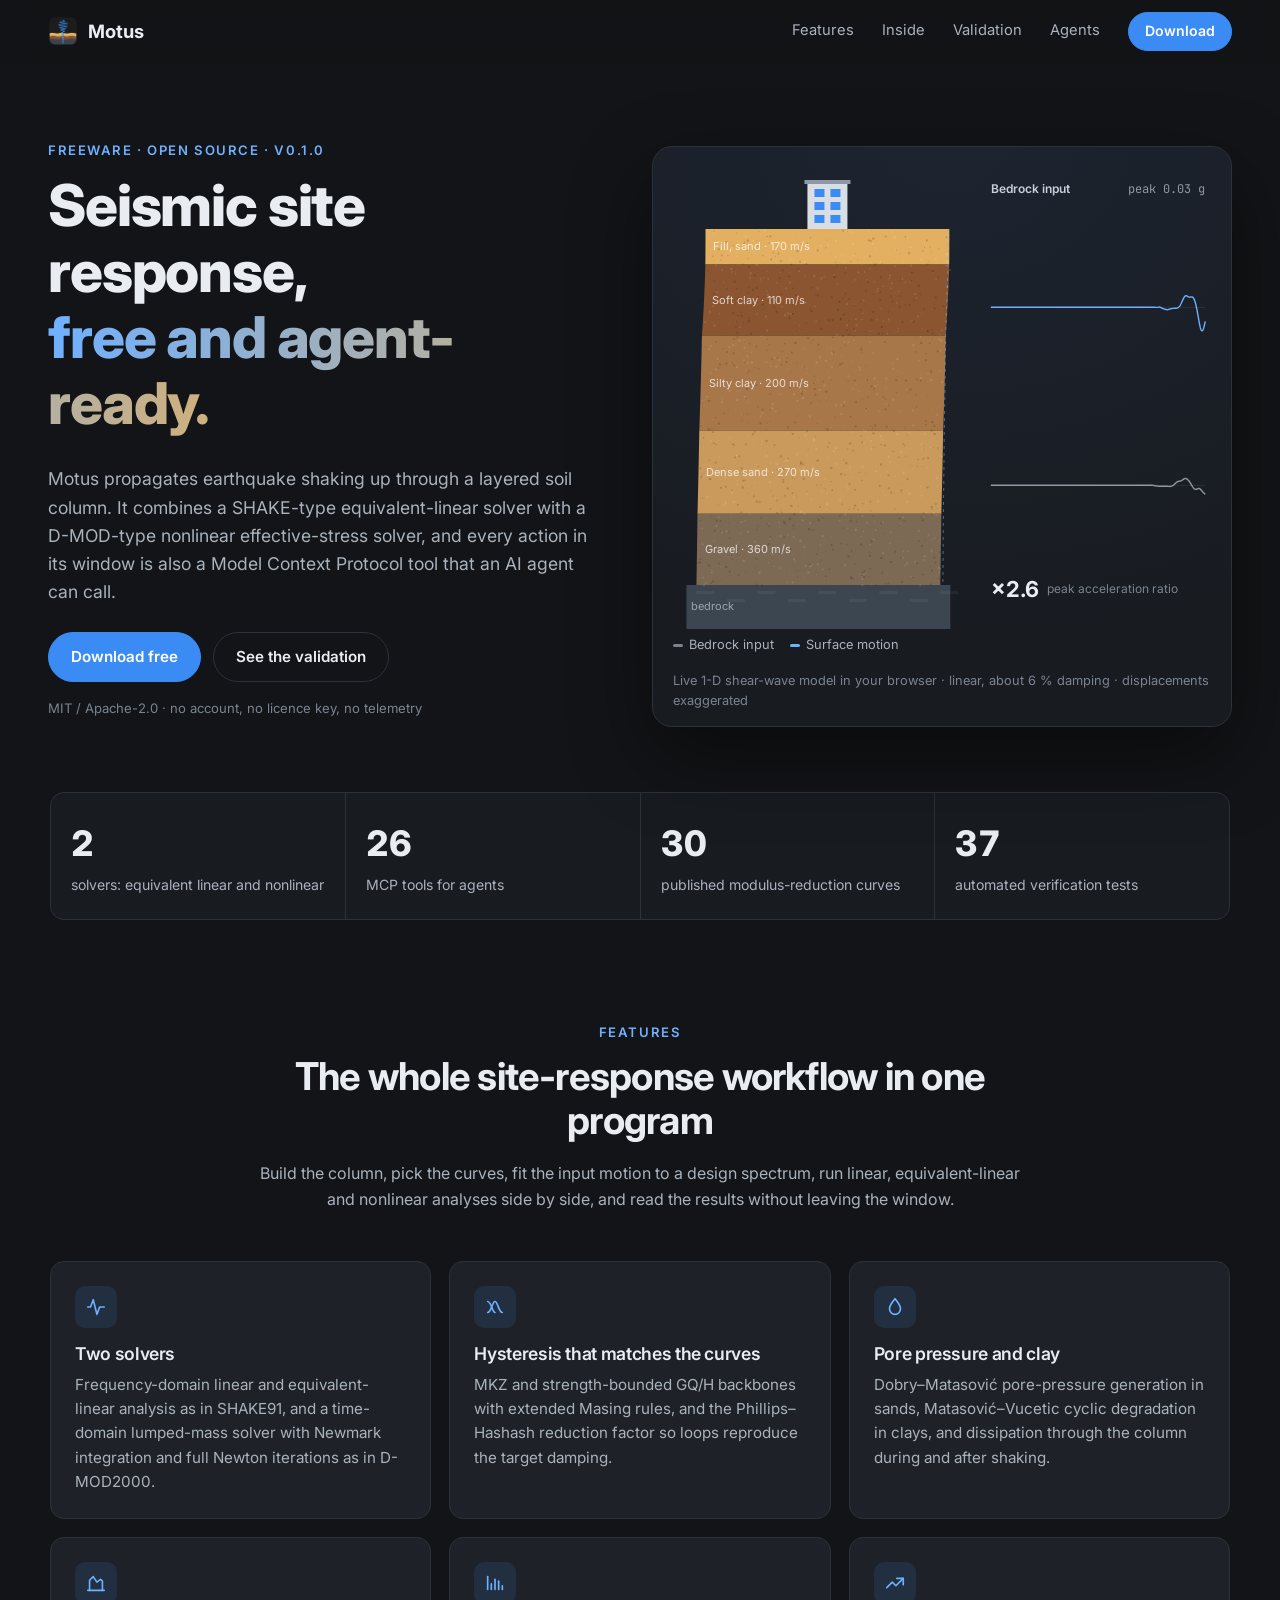
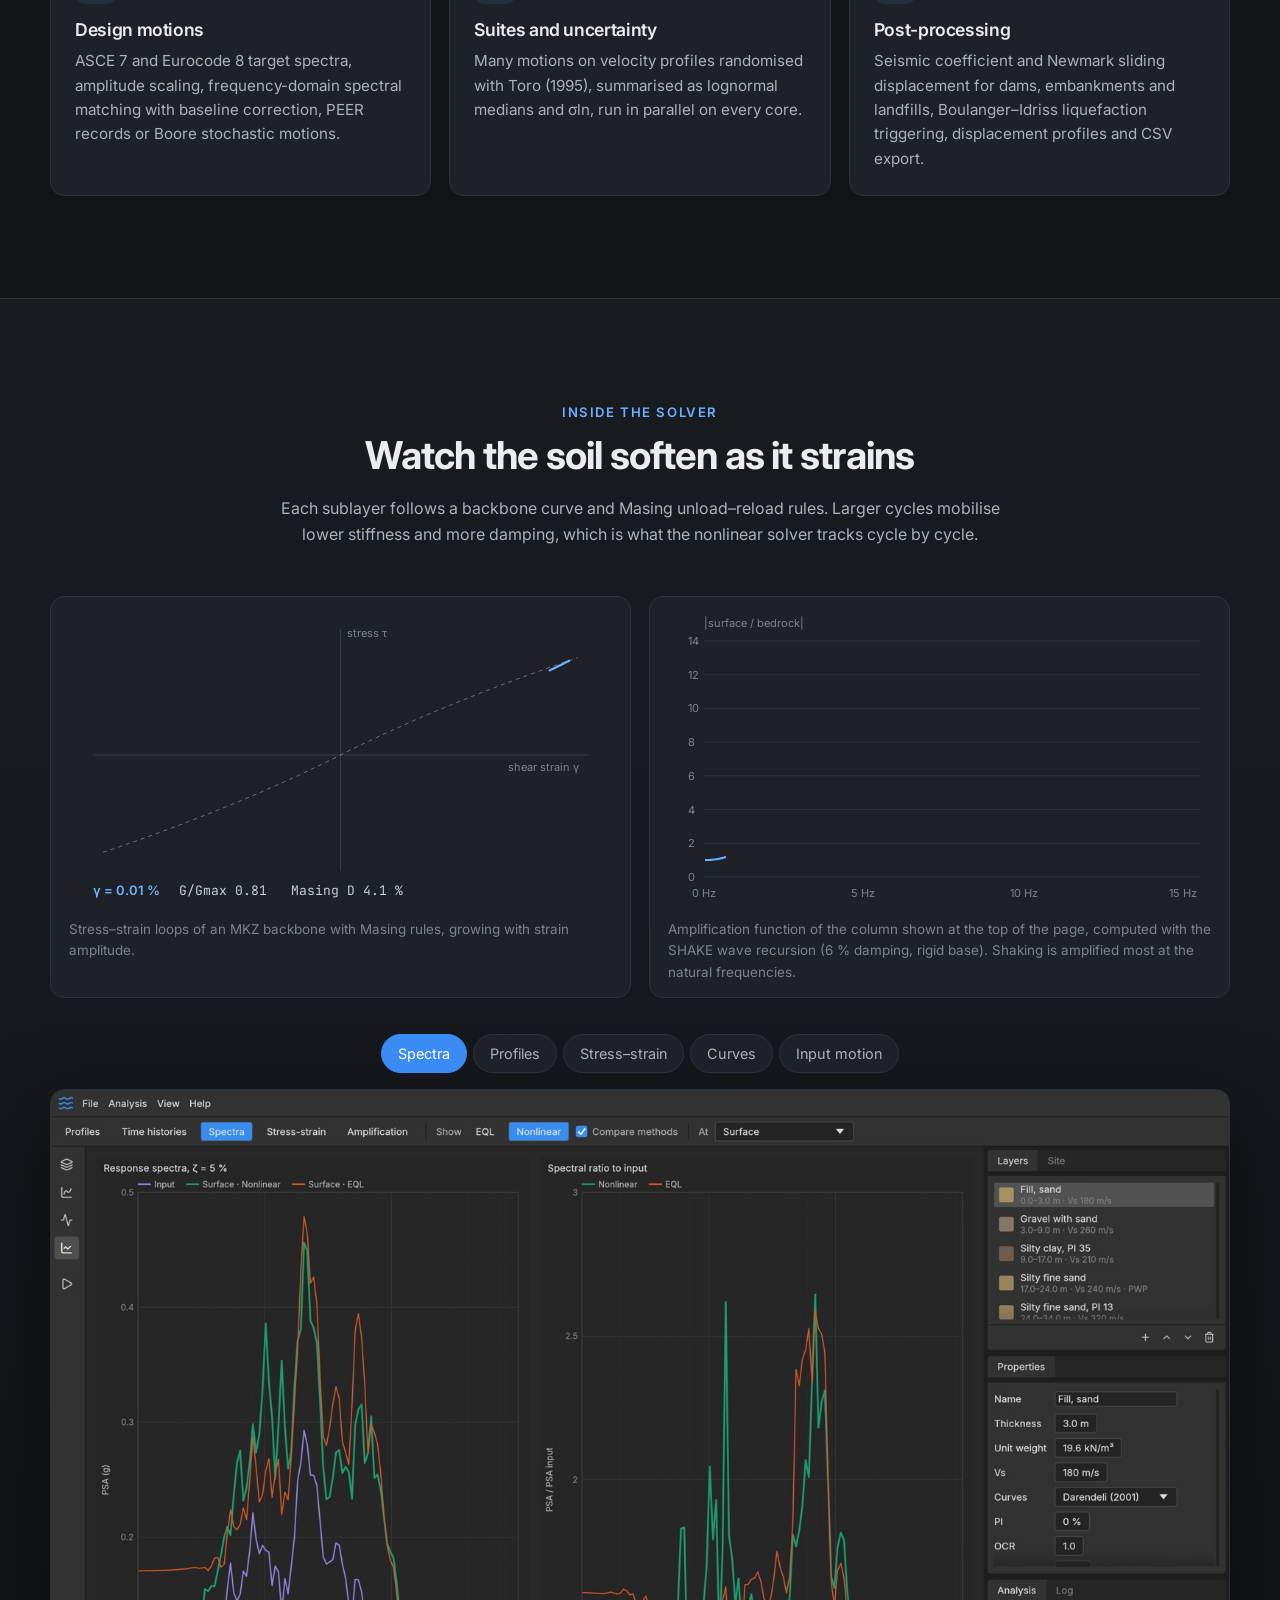
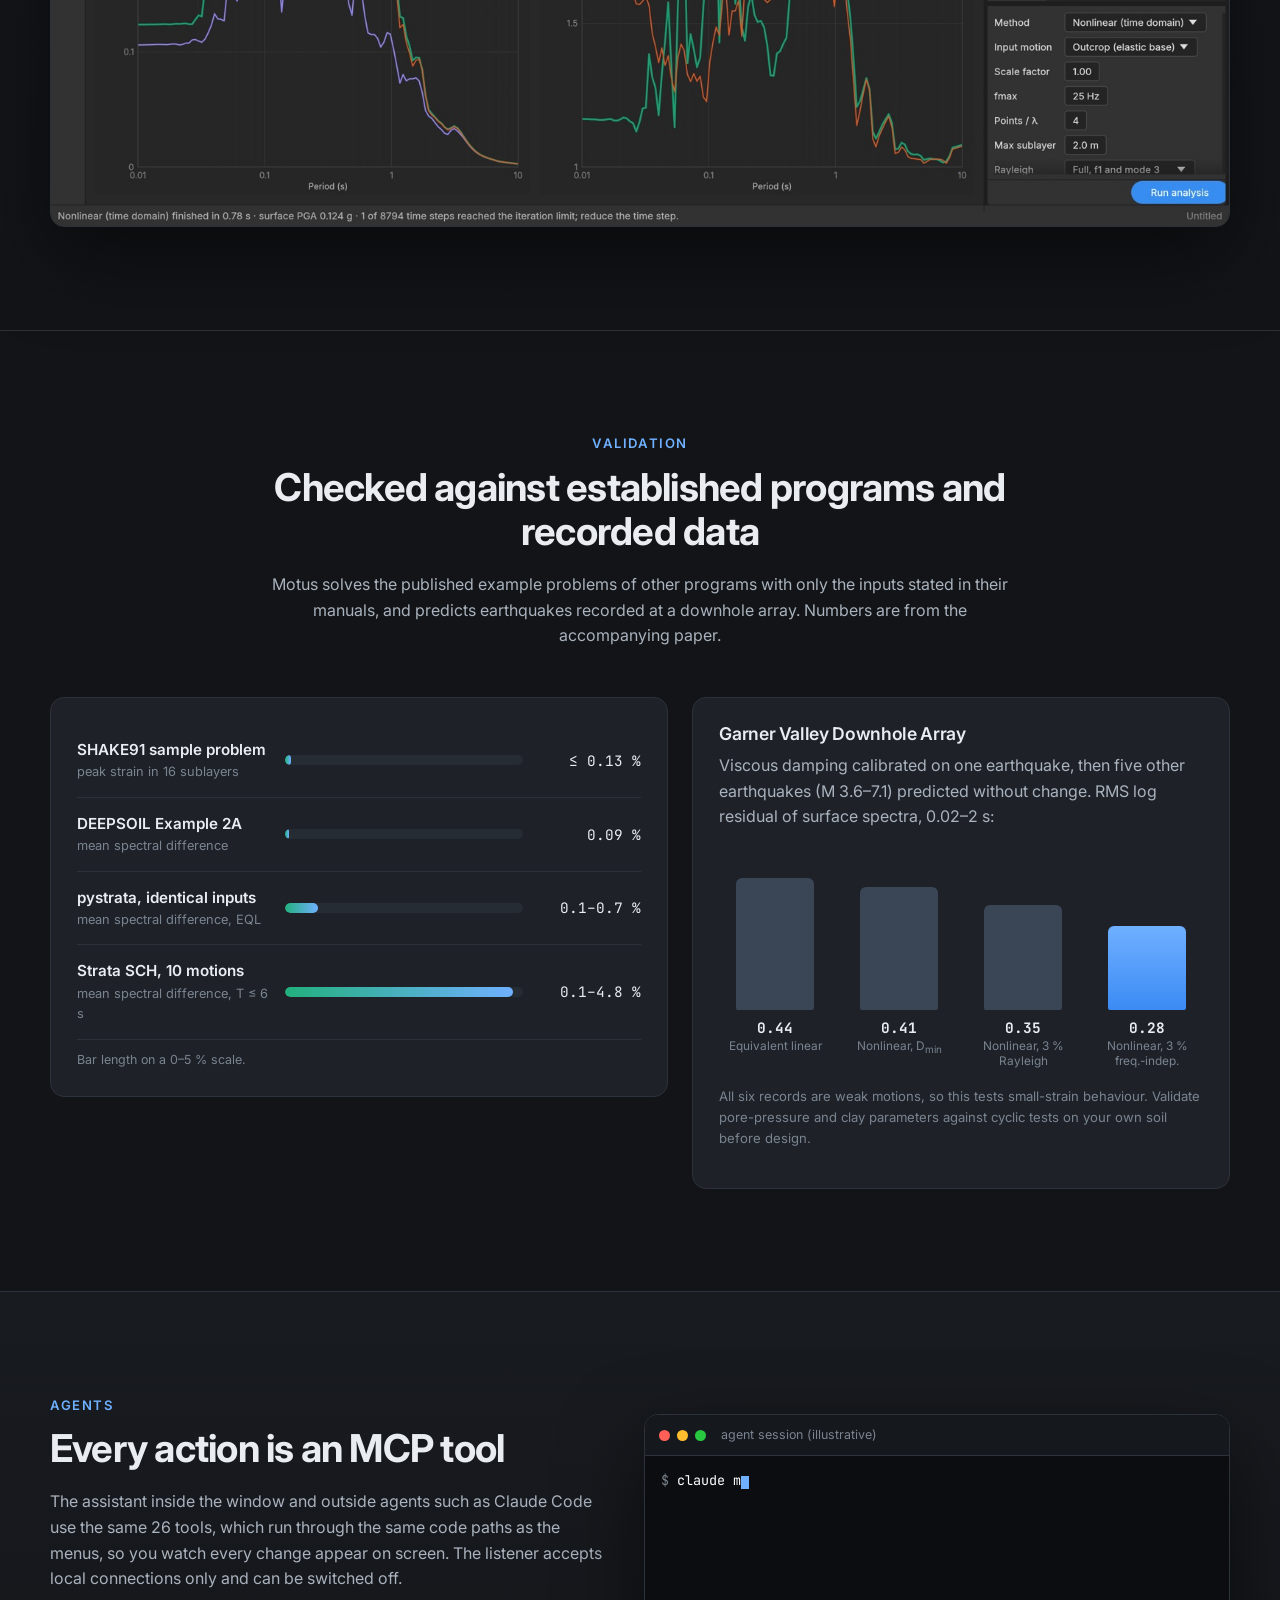
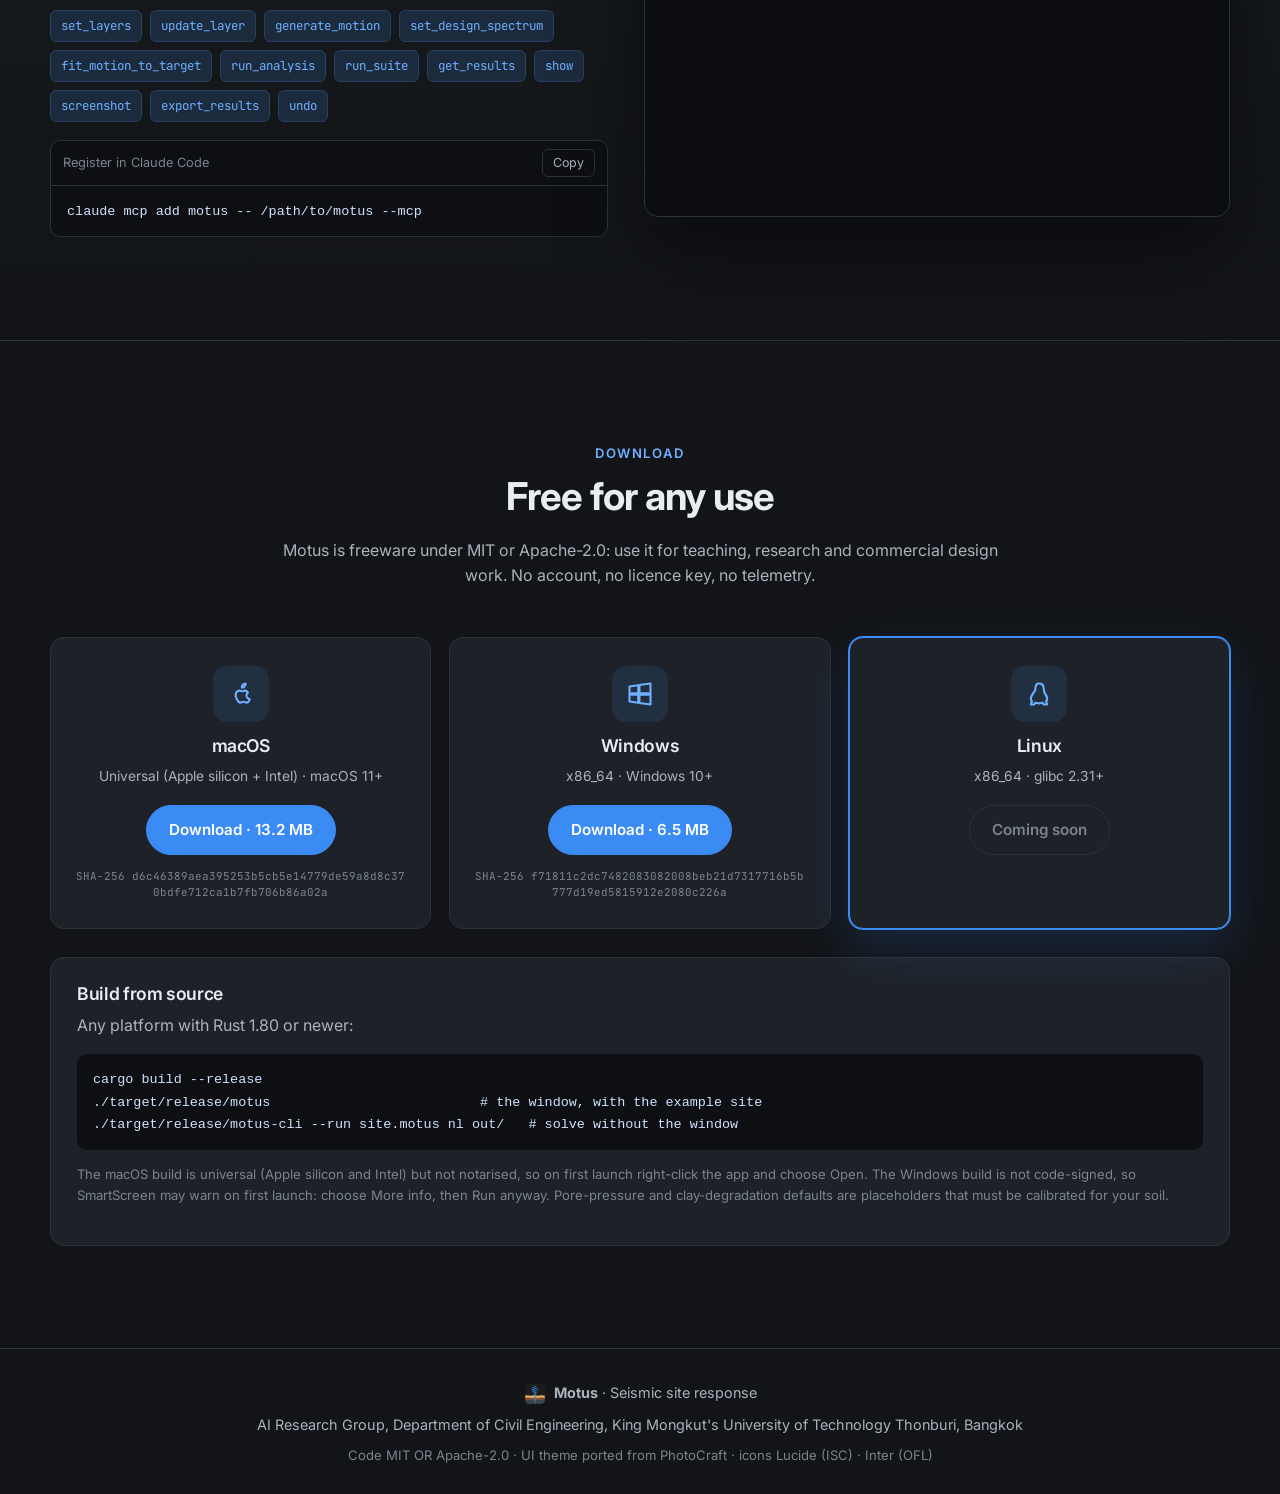
==== index.html @ 5ac352ea "Motus website: freeware download site with live site-response animations Static site for https://mot" ====
<!doctype html>
<html lang="en">
<head>
<meta charset="utf-8">
<meta name="viewport" content="width=device-width, initial-scale=1">
<title>Motus · Seismic site response</title>
<meta name="description" content="Motus is a free, open program for one-dimensional seismic site response: equivalent-linear and nonlinear effective-stress solvers, pore pressure, suites, and an MCP agent interface.">
<link rel="icon" href="favicon.ico">
<link rel="preconnect" href="https://fonts.googleapis.com">
<link rel="preconnect" href="https://fonts.gstatic.com" crossorigin>
<link href="https://fonts.googleapis.com/css2?family=Inter:wght@400;500;600;700;800&family=JetBrains+Mono:wght@400;500&display=swap" rel="stylesheet">
<link rel="stylesheet" href="style.css">
</head>
<body>

<header class="nav" id="top">
  <a class="brand" href="#top"><img src="img/icon.png" alt="" width="30" height="30"><span>Motus</span></a>
  <nav>
    <a href="#features">Features</a>
    <a href="#inside">Inside</a>
    <a href="#validation">Validation</a>
    <a href="#agents">Agents</a>
    <a class="btn btn-small" href="#download">Download</a>
  </nav>
</header>

<main>

<section class="hero">
  <div class="hero-text intro">
    <p class="eyebrow">Freeware · open source · v<span class="ver">0.1.0</span></p>
    <h1>Seismic site response,<br><span class="grad">free and agent-ready.</span></h1>
    <p class="lead">Motus propagates earthquake shaking up through a layered soil column. It combines a SHAKE-type equivalent-linear solver with a D-MOD-type nonlinear effective-stress solver, and every action in its window is also a Model Context Protocol tool that an AI agent can call.</p>
    <div class="cta">
      <a class="btn" href="#download">Download free</a>
      <a class="btn btn-ghost" href="#validation">See the validation</a>
    </div>
    <p class="fine">MIT / Apache-2.0 · no account, no licence key, no telemetry</p>
  </div>
  <div class="hero-sim intro intro2">
    <canvas id="sim" aria-label="Animated one-dimensional site response: a layered soil column shaking as a shear wave travels up from bedrock"></canvas>
    <div class="sim-legend">
      <span><i class="dot base"></i>Bedrock input</span>
      <span><i class="dot surf"></i>Surface motion</span>
      <span class="sim-note">Live 1-D shear-wave model in your browser · linear, about 6 % damping · displacements exaggerated</span>
    </div>
  </div>
</section>

<section class="stats">
  <div class="stat"><b data-count="2">0</b><span>solvers: equivalent linear and nonlinear</span></div>
  <div class="stat"><b data-count="26">0</b><span>MCP tools for agents</span></div>
  <div class="stat"><b data-count="30">0</b><span>published modulus-reduction curves</span></div>
  <div class="stat"><b data-count="37">0</b><span>automated verification tests</span></div>
</section>

<section id="features" class="section">
  <div class="section-head reveal">
    <p class="eyebrow">Features</p>
    <h2>The whole site-response workflow in one program</h2>
    <p>Build the column, pick the curves, fit the input motion to a design spectrum, run linear, equivalent-linear and nonlinear analyses side by side, and read the results without leaving the window.</p>
  </div>
  <div class="grid">
    <article class="card reveal">
      <div class="ic"><svg viewBox="0 0 24 24"><path d="M3 12h3l3-8 4 16 3-8h5"/></svg></div>
      <h3>Two solvers</h3>
      <p>Frequency-domain linear and equivalent-linear analysis as in SHAKE91, and a time-domain lumped-mass solver with Newmark integration and full Newton iterations as in D-MOD2000.</p>
    </article>
    <article class="card reveal">
      <div class="ic"><svg viewBox="0 0 24 24"><path d="M4 18c4 0 5-12 8-12s4 12 8 12"/><path d="M4 6c4 0 5 12 8 12"/></svg></div>
      <h3>Hysteresis that matches the curves</h3>
      <p>MKZ and strength-bounded GQ/H backbones with extended Masing rules, and the Phillips–Hashash reduction factor so loops reproduce the target damping.</p>
    </article>
    <article class="card reveal">
      <div class="ic"><svg viewBox="0 0 24 24"><path d="M12 3c3 4 6 7 6 11a6 6 0 0 1-12 0c0-4 3-7 6-11z"/></svg></div>
      <h3>Pore pressure and clay</h3>
      <p>Dobry–Matasović pore-pressure generation in sands, Matasović–Vucetic cyclic degradation in clays, and dissipation through the column during and after shaking.</p>
    </article>
    <article class="card reveal">
      <div class="ic"><svg viewBox="0 0 24 24"><path d="M3 20h18"/><path d="M5 20V9l4-4 4 6 4-3 2 2v10"/></svg></div>
      <h3>Design motions</h3>
      <p>ASCE 7 and Eurocode 8 target spectra, amplitude scaling, frequency-domain spectral matching with baseline correction, PEER records or Boore stochastic motions.</p>
    </article>
    <article class="card reveal">
      <div class="ic"><svg viewBox="0 0 24 24"><path d="M4 19V5"/><path d="M8 19v-6"/><path d="M12 19V8"/><path d="M16 19v-9"/><path d="M20 19v-4"/></svg></div>
      <h3>Suites and uncertainty</h3>
      <p>Many motions on velocity profiles randomised with Toro (1995), summarised as lognormal medians and σln, run in parallel on every core.</p>
    </article>
    <article class="card reveal">
      <div class="ic"><svg viewBox="0 0 24 24"><path d="M3 17l6-6 4 4 8-8"/><path d="M14 7h7v7"/></svg></div>
      <h3>Post-processing</h3>
      <p>Seismic coefficient and Newmark sliding displacement for dams, embankments and landfills, Boulanger–Idriss liquefaction triggering, displacement profiles and CSV export.</p>
    </article>
  </div>
</section>

<section id="inside" class="section alt">
  <div class="section-head reveal">
    <p class="eyebrow">Inside the solver</p>
    <h2>Watch the soil soften as it strains</h2>
    <p>Each sublayer follows a backbone curve and Masing unload–reload rules. Larger cycles mobilise lower stiffness and more damping, which is what the nonlinear solver tracks cycle by cycle.</p>
  </div>
  <div class="inside">
    <figure class="panel reveal">
      <canvas id="loop" aria-label="Animated hysteresis loops growing with strain amplitude"></canvas>
      <figcaption>Stress–strain loops of an MKZ backbone with Masing rules, growing with strain amplitude.</figcaption>
    </figure>
    <figure class="panel reveal">
      <canvas id="spec" aria-label="Animated amplification function of the soil column"></canvas>
      <figcaption>Amplification function of the column shown at the top of the page, computed with the SHAKE wave recursion (6 % damping, rigid base). Shaking is amplified most at the natural frequencies.</figcaption>
    </figure>
  </div>
  <div class="shots reveal">
    <div class="tabs" role="tablist">
      <button class="tab on" data-shot="spectra">Spectra</button>
      <button class="tab" data-shot="profiles">Profiles</button>
      <button class="tab" data-shot="loops">Stress–strain</button>
      <button class="tab" data-shot="curves">Curves</button>
      <button class="tab" data-shot="motion">Input motion</button>
    </div>
    <div class="shot-frame"><img id="shot" src="img/spectra.jpg" alt="Motus window showing response spectra of nonlinear and equivalent-linear analyses" width="1600" height="1000" loading="lazy"></div>
  </div>
</section>

<section id="validation" class="section">
  <div class="section-head reveal">
    <p class="eyebrow">Validation</p>
    <h2>Checked against established programs and recorded data</h2>
    <p>Motus solves the published example problems of other programs with only the inputs stated in their manuals, and predicts earthquakes recorded at a downhole array. Numbers are from the accompanying paper.</p>
  </div>
  <div class="val">
    <div class="val-list reveal">
      <div class="vrow"><div class="vname">SHAKE91 sample problem<small>peak strain in 16 sublayers</small></div><div class="vbar"><i data-w="0.13"></i></div><div class="vnum">≤ 0.13 %</div></div>
      <div class="vrow"><div class="vname">DEEPSOIL Example 2A<small>mean spectral difference</small></div><div class="vbar"><i data-w="0.09"></i></div><div class="vnum">0.09 %</div></div>
      <div class="vrow"><div class="vname">pystrata, identical inputs<small>mean spectral difference, EQL</small></div><div class="vbar"><i data-w="0.69"></i></div><div class="vnum">0.1–0.7 %</div></div>
      <div class="vrow"><div class="vname">Strata SCH, 10 motions<small>mean spectral difference, T ≤ 6 s</small></div><div class="vbar"><i data-w="4.8"></i></div><div class="vnum">0.1–4.8 %</div></div>
      <p class="vscale">Bar length on a 0–5 % scale.</p>
    </div>
    <div class="gvda reveal">
      <h3>Garner Valley Downhole Array</h3>
      <p>Viscous damping calibrated on one earthquake, then five other earthquakes (M 3.6–7.1) predicted without change. RMS log residual of surface spectra, 0.02–2 s:</p>
      <div class="gbars">
        <div class="gb"><i style="--h:0.44"></i><b>0.44</b><span>Equivalent linear</span></div>
        <div class="gb"><i style="--h:0.41"></i><b>0.41</b><span>Nonlinear, D<sub>min</sub></span></div>
        <div class="gb"><i style="--h:0.35"></i><b>0.35</b><span>Nonlinear, 3 % Rayleigh</span></div>
        <div class="gb best"><i style="--h:0.28"></i><b>0.28</b><span>Nonlinear, 3 % freq.-indep.</span></div>
      </div>
      <p class="fine">All six records are weak motions, so this tests small-strain behaviour. Validate pore-pressure and clay parameters against cyclic tests on your own soil before design.</p>
    </div>
  </div>
</section>

<section id="agents" class="section alt">
  <div class="agents">
    <div class="reveal">
      <p class="eyebrow">Agents</p>
      <h2>Every action is an MCP tool</h2>
      <p>The assistant inside the window and outside agents such as Claude Code use the same 26 tools, which run through the same code paths as the menus, so you watch every change appear on screen. The listener accepts local connections only and can be switched off.</p>
      <ul class="chips">
        <li>set_layers</li><li>update_layer</li><li>generate_motion</li><li>set_design_spectrum</li><li>fit_motion_to_target</li><li>run_analysis</li><li>run_suite</li><li>get_results</li><li>show</li><li>screenshot</li><li>export_results</li><li>undo</li>
      </ul>
      <div class="snip">
        <div class="snip-head"><span>Register in Claude Code</span><button class="copy" data-copy="claude mcp add motus -- /path/to/motus --mcp">Copy</button></div>
        <pre><code>claude mcp add motus -- /path/to/motus --mcp</code></pre>
      </div>
    </div>
    <div class="term reveal" aria-label="Illustrative agent session">
      <div class="term-bar"><i></i><i></i><i></i><span>agent session (illustrative)</span></div>
      <pre id="term"></pre>
    </div>
  </div>
</section>

<section id="download" class="section">
  <div class="section-head reveal">
    <p class="eyebrow">Download</p>
    <h2>Free for any use</h2>
    <p>Motus is freeware under MIT or Apache-2.0: use it for teaching, research and commercial design work. No account, no licence key, no telemetry.</p>
  </div>
  <div class="dl">
    <article class="dcard reveal" data-os="mac">
      <div class="os"><svg viewBox="0 0 24 24"><path d="M16 3c0 2-1.5 3.5-3.3 3.5C12.5 4.6 14 3 16 3zM19.5 16.6c-.6 1.4-1.4 2.8-2.6 2.8-1.1 0-1.5-.7-2.8-.7s-1.8.7-2.8.7c-1.2 0-2.1-1.5-2.8-2.9C6.9 13.8 7 10.4 9.3 9.4c1-.5 2-.3 2.8.1.6.3 1 .3 1.6 0 1-.5 2.3-.6 3.3.2.4.3.8.7 1 1.1-2 1.2-1.7 4.3.5 5.2z"/></svg></div>
      <h3>macOS</h3>
      <p class="meta" data-meta>Universal (Apple silicon + Intel) · macOS 11+</p>
      <a class="btn" data-dl href="#">Download</a>
      <p class="hash" data-hash></p>
    </article>
    <article class="dcard reveal" data-os="win">
      <div class="os"><svg viewBox="0 0 24 24"><path d="M3 5.5l7.5-1v7H3zM11.5 4.3L21 3v8.5h-9.5zM3 12.5h7.5v7L3 18.5zM11.5 12.5H21V21l-9.5-1.3z"/></svg></div>
      <h3>Windows</h3>
      <p class="meta" data-meta>x86_64 · Windows 10+</p>
      <a class="btn" data-dl href="#">Download</a>
      <p class="hash" data-hash></p>
    </article>
    <article class="dcard reveal" data-os="linux">
      <div class="os"><svg viewBox="0 0 24 24"><path d="M12 3c-2 0-3 1.7-3 4 0 1.4-.6 2.4-1.5 3.6C6.3 12.2 5 14 5 16c0 1 .4 1.8 1 2.4L5 21h3l1-1.6c.9.4 1.9.6 3 .6s2.1-.2 3-.6l1 1.6h3l-1-2.6c.6-.6 1-1.4 1-2.4 0-2-1.3-3.8-2.5-5.4C16.6 9.4 16 8.4 16 7c0-2.3-1-4-4-4z"/></svg></div>
      <h3>Linux</h3>
      <p class="meta" data-meta>x86_64 · glibc 2.31+</p>
      <a class="btn" data-dl href="#">Download</a>
      <p class="hash" data-hash></p>
    </article>
  </div>
  <div class="src reveal">
    <h3>Build from source</h3>
    <p>Any platform with Rust 1.80 or newer:</p>
    <pre><code>cargo build --release
./target/release/motus                          # the window, with the example site
./target/release/motus-cli --run site.motus nl out/   # solve without the window</code></pre>
    <p class="fine">The macOS build is universal (Apple silicon and Intel) but not notarised, so on first launch right-click the app and choose Open. The Windows build is not code-signed, so SmartScreen may warn on first launch: choose More info, then Run anyway. Pore-pressure and clay-degradation defaults are placeholders that must be calibrated for your soil.</p>
  </div>
</section>

</main>

<footer class="foot">
  <div><img src="img/icon.png" alt="" width="22" height="22"> <b>Motus</b> · Seismic site response</div>
  <div>AI Research Group, Department of Civil Engineering, King Mongkut's University of Technology Thonburi, Bangkok</div>
  <div class="fine">Code MIT OR Apache-2.0 · UI theme ported from PhotoCraft · icons Lucide (ISC) · Inter (OFL)</div>
</footer>

<div class="toast" id="toast" role="status"></div>
<script src="downloads/config.js"></script>
<script src="app.js"></script>
</body>
</html>
---- style.css ----
:root {
  --bg: #121417;
  --bg2: #181b20;
  --card: #1e2228;
  --line: #2c323b;
  --ink: #e9edf2;
  --ink2: #a9b2bd;
  --muted: #7a8490;
  --blue: #3b8bf5;
  --blue2: #6fb0ff;
  --orange: #f07a3a;
  --green: #22b07d;
  --sand: #e3b062;
  --clay: #8a5530;
  --rock: #46525e;
  --r: 14px;
  --mono: "JetBrains Mono", ui-monospace, Menlo, monospace;
}
* { box-sizing: border-box; }
html { scroll-behavior: smooth; }
body {
  margin: 0; background: var(--bg); color: var(--ink);
  font: 16px/1.6 Inter, system-ui, -apple-system, Segoe UI, sans-serif;
  -webkit-font-smoothing: antialiased; overflow-x: hidden;
}
img { max-width: 100%; display: block; }
a { color: var(--blue2); text-decoration: none; }
h1, h2, h3 { line-height: 1.15; margin: 0 0 .5em; letter-spacing: -.02em; }
h1 { font-size: clamp(2.2rem, 5vw, 3.6rem); font-weight: 800; }
h2 { font-size: clamp(1.6rem, 3.2vw, 2.4rem); font-weight: 700; }
h3 { font-size: 1.1rem; font-weight: 600; }
p { margin: 0 0 1em; color: var(--ink2); }
.eyebrow { color: var(--blue2); font-weight: 600; font-size: .82rem; letter-spacing: .12em; text-transform: uppercase; margin-bottom: .8em; }
.fine { font-size: .82rem; color: var(--muted); }
.grad { background: linear-gradient(90deg, var(--blue2), var(--sand) 60%, var(--orange)); -webkit-background-clip: text; background-clip: text; color: transparent; background-size: 200% 100%; animation: shimmer 8s ease-in-out infinite alternate; }
@keyframes shimmer { to { background-position: 100% 0; } }

/* nav */
.nav { position: sticky; top: 0; z-index: 20; display: flex; align-items: center; justify-content: space-between; padding: 12px clamp(16px, 4vw, 48px); background: rgba(18, 20, 23, .78); backdrop-filter: blur(12px); border-bottom: 1px solid transparent; transition: border-color .3s; }
.nav.scrolled { border-bottom-color: var(--line); }
.brand { display: flex; align-items: center; gap: 10px; color: var(--ink); font-weight: 700; font-size: 1.15rem; }
.brand img { border-radius: 8px; }
.nav nav { display: flex; align-items: center; gap: clamp(10px, 2.4vw, 28px); }
.nav nav a:not(.btn) { color: var(--ink2); font-size: .92rem; transition: color .2s; }
.nav nav a:not(.btn):hover { color: var(--ink); }
@media (max-width: 720px) { .nav nav a:not(.btn) { display: none; } }

/* buttons */
.btn { display: inline-flex; align-items: center; justify-content: center; gap: 8px; padding: 12px 22px; border-radius: 999px; background: var(--blue); color: #fff; font-weight: 600; border: 1px solid var(--blue); transition: transform .15s, box-shadow .2s, background .2s; cursor: pointer; font-size: .95rem; }
.btn:hover { transform: translateY(-2px); box-shadow: 0 8px 24px rgba(59, 139, 245, .35); }
.btn-small { padding: 7px 16px; font-size: .88rem; }
.btn-ghost { background: transparent; color: var(--ink); border-color: var(--line); }
.btn-ghost:hover { border-color: var(--blue); box-shadow: none; }
.btn.off { background: var(--card); border-color: var(--line); color: var(--muted); pointer-events: none; }

/* hero */
.hero { display: grid; grid-template-columns: 1fr 1.05fr; gap: clamp(24px, 4vw, 56px); align-items: center; padding: clamp(32px, 6vw, 80px) clamp(16px, 4vw, 48px) 40px; max-width: 1280px; margin: 0 auto; }
.lead { font-size: 1.1rem; max-width: 36em; }
.cta { display: flex; gap: 12px; flex-wrap: wrap; margin: 1.6em 0 1em; }
.hero-sim { position: relative; background: radial-gradient(120% 90% at 50% 0%, #1d2430, var(--bg2)); border: 1px solid var(--line); border-radius: 20px; padding: 12px; box-shadow: 0 30px 80px rgba(0, 0, 0, .45); }
#sim { width: 100%; height: clamp(320px, 42vw, 470px); display: block; }
.sim-legend { display: flex; gap: 16px; flex-wrap: wrap; font-size: .8rem; color: var(--ink2); padding: 6px 8px 2px; }
.sim-note { margin-left: auto; color: var(--muted); }
.dot { display: inline-block; width: 10px; height: 3px; border-radius: 2px; margin-right: 6px; vertical-align: middle; }
.dot.base { background: var(--muted); }
.dot.surf { background: var(--blue2); }
@media (max-width: 900px) { .hero { grid-template-columns: 1fr; } .sim-note { margin-left: 0; } }

/* stats */
.stats { display: grid; grid-template-columns: repeat(4, 1fr); gap: 1px; max-width: 1180px; margin: 20px auto 0; background: var(--line); border: 1px solid var(--line); border-radius: var(--r); overflow: hidden; }
.stat { background: var(--bg2); padding: 22px 20px; }
.stat b { display: block; font-size: 2.2rem; font-weight: 800; color: var(--ink); font-variant-numeric: tabular-nums; }
.stat span { color: var(--ink2); font-size: .88rem; }
@media (max-width: 720px) { .stats { grid-template-columns: repeat(2, 1fr); margin: 20px 16px 0; } }

/* sections */
.section { padding: clamp(56px, 8vw, 110px) clamp(16px, 4vw, 48px); }
.section > * { max-width: 1180px; margin-left: auto; margin-right: auto; }
.section.alt { background: linear-gradient(180deg, var(--bg2), var(--bg)); border-top: 1px solid var(--line); border-bottom: 1px solid var(--line); }
.section-head { text-align: center; max-width: 760px; margin-bottom: 48px; }

.grid { display: grid; grid-template-columns: repeat(3, 1fr); gap: 18px; }
@media (max-width: 960px) { .grid { grid-template-columns: repeat(2, 1fr); } }
@media (max-width: 620px) { .grid { grid-template-columns: 1fr; } }
.card { background: var(--card); border: 1px solid var(--line); border-radius: var(--r); padding: 24px; transition: transform .25s, border-color .25s, box-shadow .25s; }
.card:hover { transform: translateY(-4px); border-color: #3a4a60; box-shadow: 0 16px 40px rgba(0, 0, 0, .35); }
.card p { margin: 0; font-size: .95rem; }
.ic { width: 42px; height: 42px; border-radius: 10px; display: grid; place-items: center; background: rgba(59, 139, 245, .12); margin-bottom: 16px; }
.ic svg, .os svg { width: 22px; height: 22px; fill: none; stroke: var(--blue2); stroke-width: 1.8; stroke-linecap: round; stroke-linejoin: round; }
.card:hover .ic svg path { stroke-dasharray: 60; animation: draw 1s ease; }
@keyframes draw { from { stroke-dashoffset: 60; } to { stroke-dashoffset: 0; } }

/* inside */
.inside { display: grid; grid-template-columns: 1fr 1fr; gap: 18px; }
@media (max-width: 820px) { .inside { grid-template-columns: 1fr; } }
.panel { margin: 0; background: var(--card); border: 1px solid var(--line); border-radius: var(--r); padding: 14px; }
.panel canvas { width: 100%; height: 300px; display: block; }
.panel figcaption { font-size: .84rem; color: var(--muted); padding: 8px 4px 0; }
.shots { margin-top: 36px; }
.tabs { display: flex; gap: 6px; flex-wrap: wrap; justify-content: center; margin-bottom: 16px; }
.tab { background: var(--card); color: var(--ink2); border: 1px solid var(--line); border-radius: 999px; padding: 7px 16px; font: inherit; font-size: .9rem; cursor: pointer; transition: all .2s; }
.tab:hover { color: var(--ink); }
.tab.on { background: var(--blue); border-color: var(--blue); color: #fff; }
.shot-frame { border-radius: 14px; overflow: hidden; border: 1px solid var(--line); box-shadow: 0 30px 80px rgba(0, 0, 0, .5); background: #1e1e1e; }
.shot-frame img { width: 100%; height: auto; transition: opacity .35s; }
.shot-frame img.fade { opacity: 0; }

/* validation */
.val { display: grid; grid-template-columns: 1.15fr 1fr; gap: 24px; align-items: start; }
@media (max-width: 900px) { .val { grid-template-columns: 1fr; } }
.val-list, .gvda { background: var(--card); border: 1px solid var(--line); border-radius: var(--r); padding: 26px; }
.vrow { display: grid; grid-template-columns: 1.3fr 1.6fr .7fr; gap: 14px; align-items: center; padding: 14px 0; border-bottom: 1px solid var(--line); }
.vname { font-weight: 600; font-size: .95rem; }
.vname small { display: block; font-weight: 400; color: var(--muted); font-size: .8rem; }
.vbar { height: 10px; background: #262c34; border-radius: 6px; overflow: hidden; }
.vbar i { display: block; height: 100%; width: 0; border-radius: 6px; background: linear-gradient(90deg, var(--green), var(--blue2)); transition: width 1.4s cubic-bezier(.2, .8, .2, 1); }
.vnum { text-align: right; font-family: var(--mono); font-size: .9rem; }
.vscale { font-size: .78rem; color: var(--muted); margin: 10px 0 0; }
@media (max-width: 560px) { .vrow { grid-template-columns: 1fr auto; } .vbar { grid-column: 1 / -1; order: 3; } }
.gbars { display: grid; grid-template-columns: repeat(4, 1fr); gap: 12px; align-items: end; height: 220px; margin: 20px 0 16px; }
.gb { display: flex; flex-direction: column; align-items: center; justify-content: flex-end; height: 100%; text-align: center; }
.gb i { width: 70%; height: 0; background: #3a4656; border-radius: 6px 6px 2px 2px; transition: height 1.3s cubic-bezier(.2, .8, .2, 1); }
.gb.best i { background: linear-gradient(180deg, var(--blue2), var(--blue)); }
.gvda.in .gb i { height: calc(var(--h) * 300px); }
.gb b { font-family: var(--mono); font-size: .9rem; margin-top: 6px; }
.gb span { font-size: .74rem; color: var(--muted); line-height: 1.3; min-height: 2.6em; }

/* agents */
.agents { display: grid; grid-template-columns: 1fr 1.05fr; gap: 36px; align-items: center; }
@media (max-width: 900px) { .agents { grid-template-columns: 1fr; } }
.chips { list-style: none; padding: 0; margin: 18px 0; display: flex; flex-wrap: wrap; gap: 8px; }
.chips li { font-family: var(--mono); font-size: .78rem; padding: 5px 10px; border-radius: 6px; background: #1c2a3d; color: var(--blue2); border: 1px solid #27405f; }
.snip { background: #0d0f12; border: 1px solid var(--line); border-radius: 10px; overflow: hidden; }
.snip-head { display: flex; justify-content: space-between; align-items: center; padding: 8px 12px; font-size: .8rem; color: var(--muted); border-bottom: 1px solid var(--line); }
.copy { background: transparent; border: 1px solid var(--line); color: var(--ink2); border-radius: 6px; padding: 3px 10px; font: inherit; font-size: .78rem; cursor: pointer; }
.copy:hover { color: var(--ink); border-color: var(--blue); }
pre { margin: 0; padding: 14px 16px; font: .84rem/1.6 var(--mono); color: #cfe3ff; overflow-x: auto; }
.term { background: #0b0d10; border: 1px solid var(--line); border-radius: 14px; overflow: hidden; box-shadow: 0 30px 80px rgba(0, 0, 0, .5); }
.term-bar { display: flex; gap: 7px; align-items: center; padding: 10px 14px; background: #15181d; border-bottom: 1px solid var(--line); }
.term-bar i { width: 11px; height: 11px; border-radius: 50%; background: #3a3f47; }
.term-bar i:nth-child(1) { background: #ff5f57; } .term-bar i:nth-child(2) { background: #febc2e; } .term-bar i:nth-child(3) { background: #28c840; }
.term-bar span { margin-left: 8px; font-size: .78rem; color: var(--muted); }
#term { height: 360px; overflow: hidden; color: #c9d3de; white-space: pre-wrap; }
#term .u { color: #fff; } #term .t { color: var(--blue2); } #term .r { color: var(--green); } #term .c { color: var(--muted); }
#term .cursor { display: inline-block; width: 8px; height: 1em; background: var(--blue2); vertical-align: text-bottom; animation: blink 1s steps(1) infinite; }
@keyframes blink { 50% { opacity: 0; } }

/* download */
.dl { display: grid; grid-template-columns: repeat(3, 1fr); gap: 18px; }
@media (max-width: 820px) { .dl { grid-template-columns: 1fr; } }
.dcard { background: var(--card); border: 1px solid var(--line); border-radius: var(--r); padding: 28px 24px; text-align: center; transition: transform .25s, border-color .25s; }
.dcard:hover { transform: translateY(-4px); border-color: #3a4a60; }
.dcard.mine { border-color: var(--blue); box-shadow: 0 0 0 1px var(--blue), 0 20px 50px rgba(59, 139, 245, .18); }
.os { width: 56px; height: 56px; margin: 0 auto 14px; border-radius: 14px; display: grid; place-items: center; background: rgba(59, 139, 245, .12); }
.os svg { width: 28px; height: 28px; }
.meta { font-size: .86rem; margin-bottom: 18px; }
.hash { font: .68rem/1.4 var(--mono); color: var(--muted); word-break: break-all; margin: 14px 0 0; min-height: 1em; }
.src { margin-top: 28px; background: var(--card); border: 1px solid var(--line); border-radius: var(--r); padding: 26px; }
.src pre { background: #0d0f12; border-radius: 10px; margin: 0 0 14px; }

/* footer */
.foot { border-top: 1px solid var(--line); padding: 32px clamp(16px, 4vw, 48px); text-align: center; color: var(--ink2); font-size: .9rem; display: grid; gap: 8px; }
.foot img { display: inline-block; vertical-align: middle; border-radius: 5px; margin-right: 4px; }

.toast { position: fixed; left: 50%; bottom: 24px; transform: translate(-50%, 200%); visibility: hidden; background: #222a35; border: 1px solid var(--line); color: var(--ink); padding: 12px 18px; border-radius: 10px; font-size: .9rem; transition: transform .35s; z-index: 50; max-width: calc(100% - 32px); }
.toast.show { transform: translate(-50%, 0); visibility: visible; }

/* hero intro (does not wait for scrolling) */
.intro { animation: intro .9s cubic-bezier(.2, .8, .2, 1) both; }
.intro2 { animation-delay: .15s; }
@keyframes intro { from { opacity: 0; transform: translateY(18px); } }
.agents > *, .val > *, .inside > *, .hero > * { min-width: 0; }

/* reveal on scroll */
.reveal { opacity: 0; transform: translateY(24px); transition: opacity .8s ease, transform .8s cubic-bezier(.2, .8, .2, 1); }
.reveal.in { opacity: 1; transform: none; }
.grid .reveal:nth-child(2), .dl .reveal:nth-child(2) { transition-delay: .08s; }
.grid .reveal:nth-child(3), .dl .reveal:nth-child(3) { transition-delay: .16s; }
.grid .reveal:nth-child(4) { transition-delay: .06s; }
.grid .reveal:nth-child(5) { transition-delay: .14s; }
.grid .reveal:nth-child(6) { transition-delay: .22s; }

@media (prefers-reduced-motion: reduce) {
  *, *::before, *::after { animation: none !important; transition: none !important; scroll-behavior: auto !important; }
  .reveal { opacity: 1; transform: none; }
}
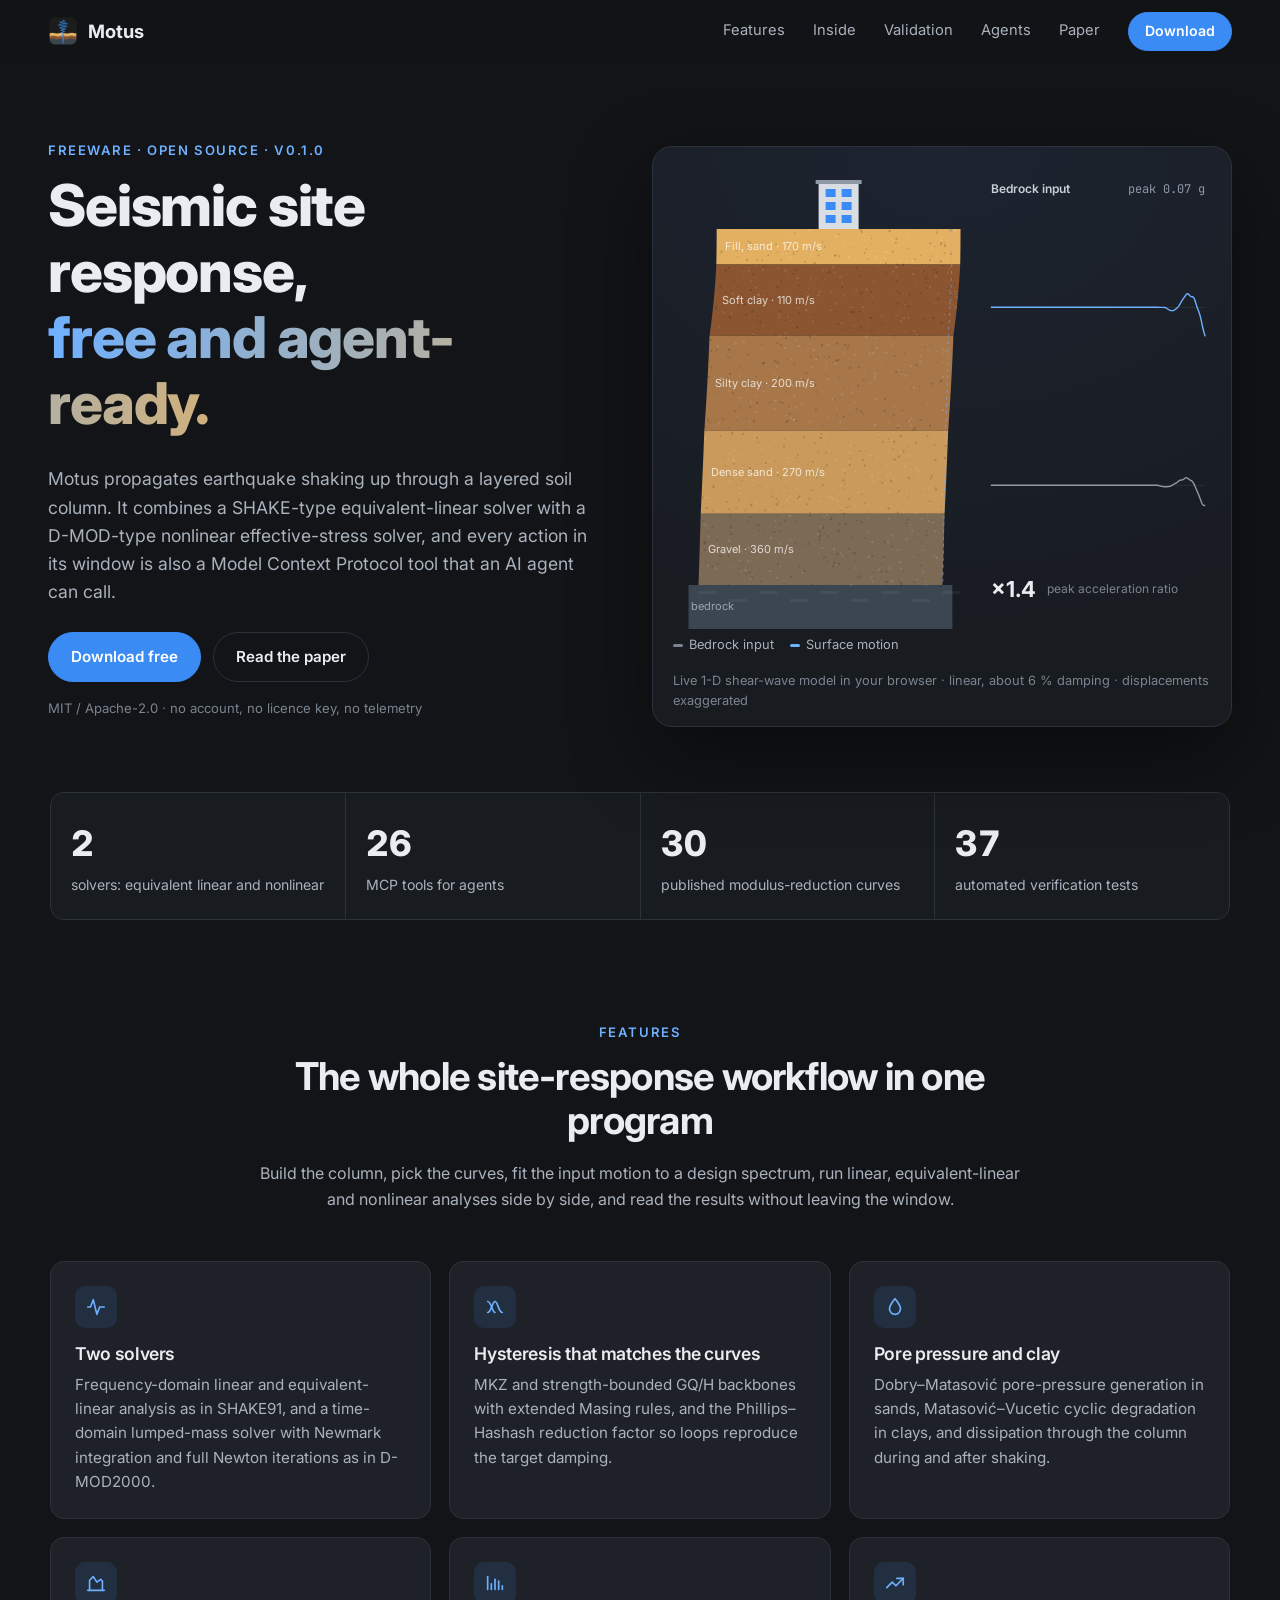
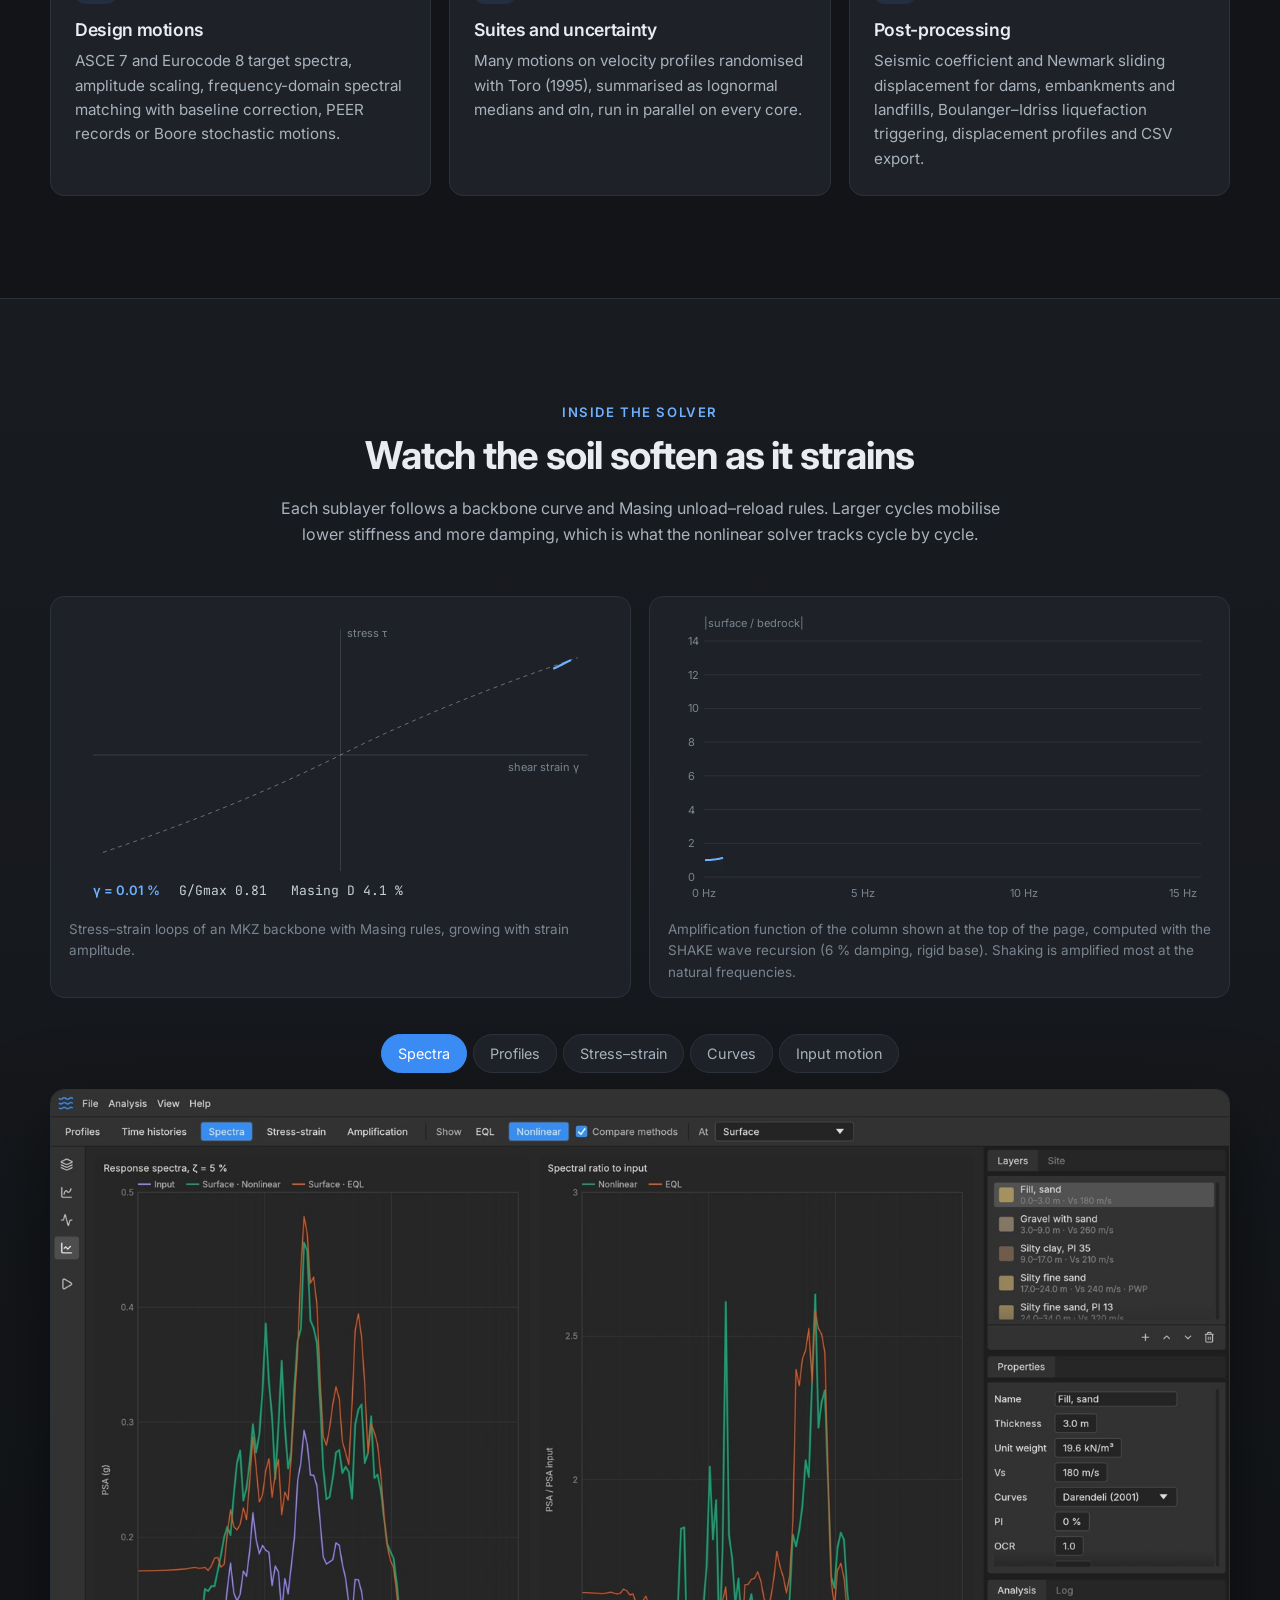
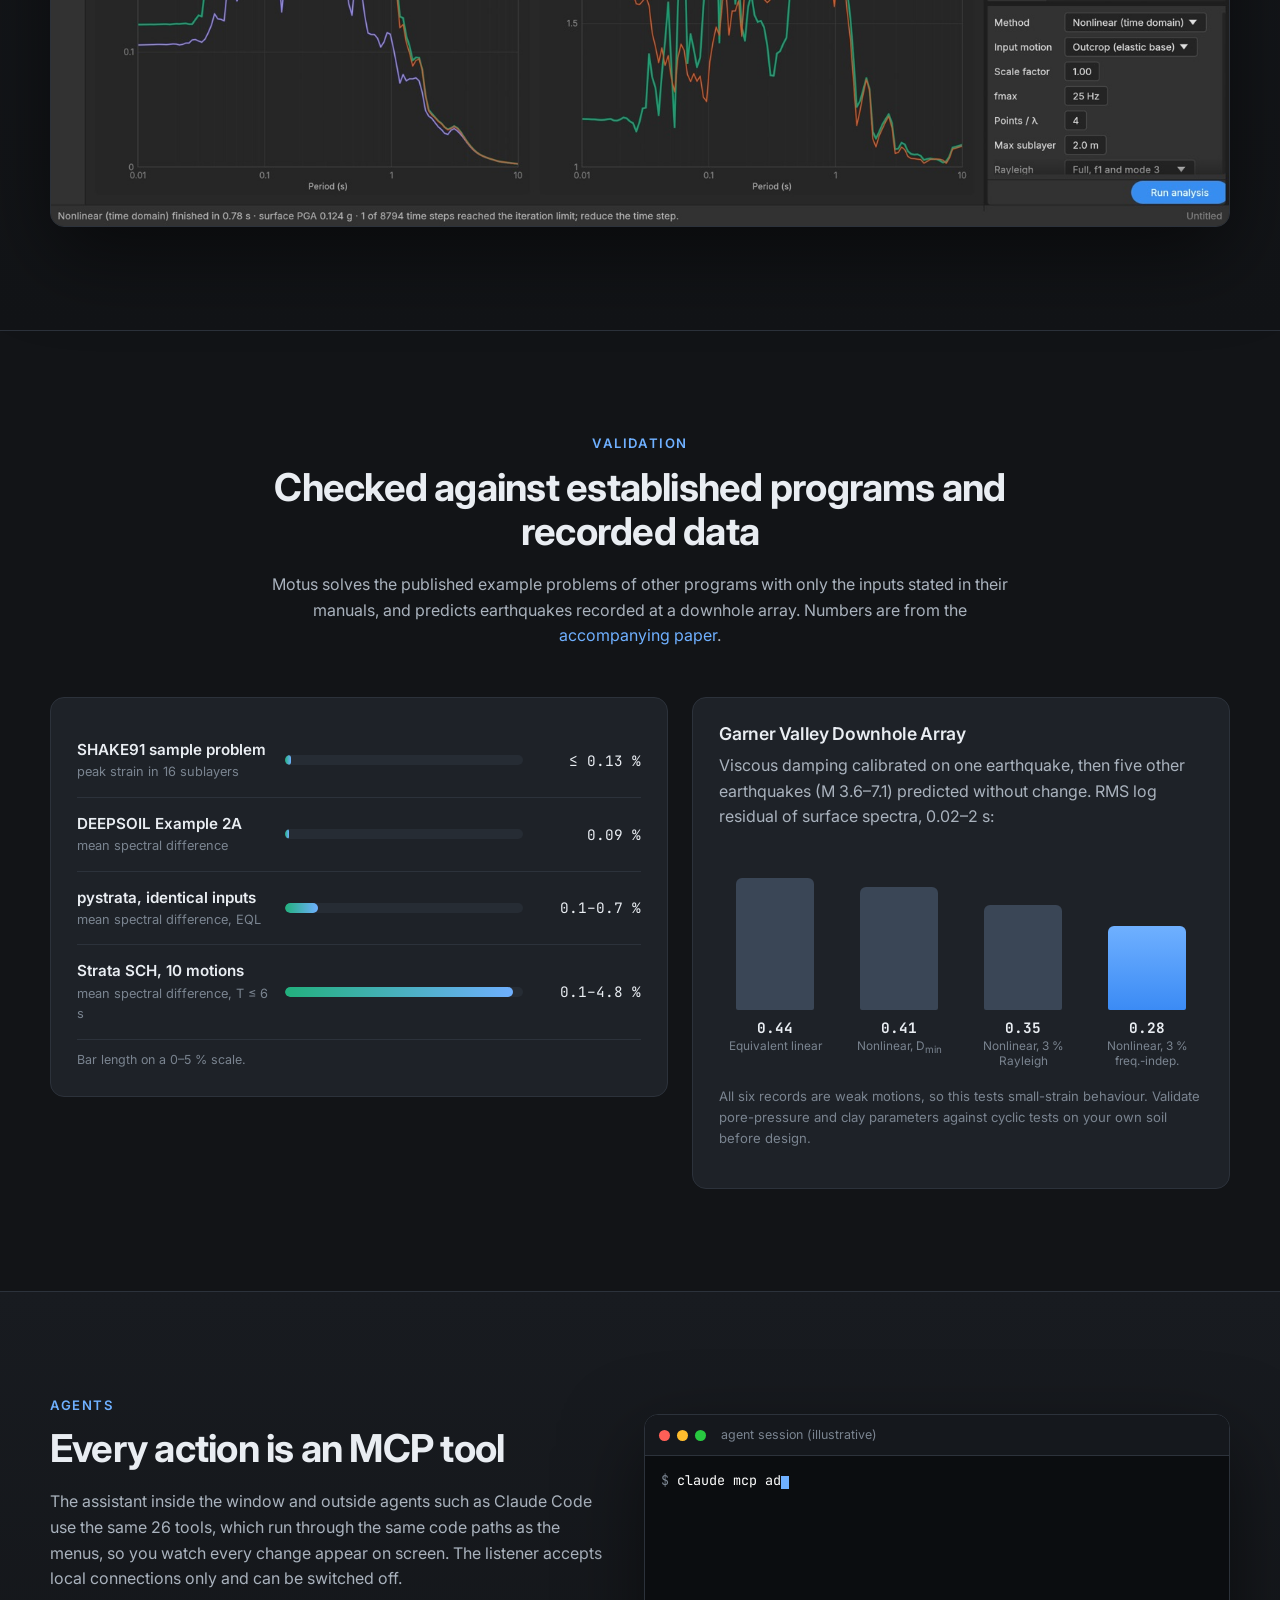
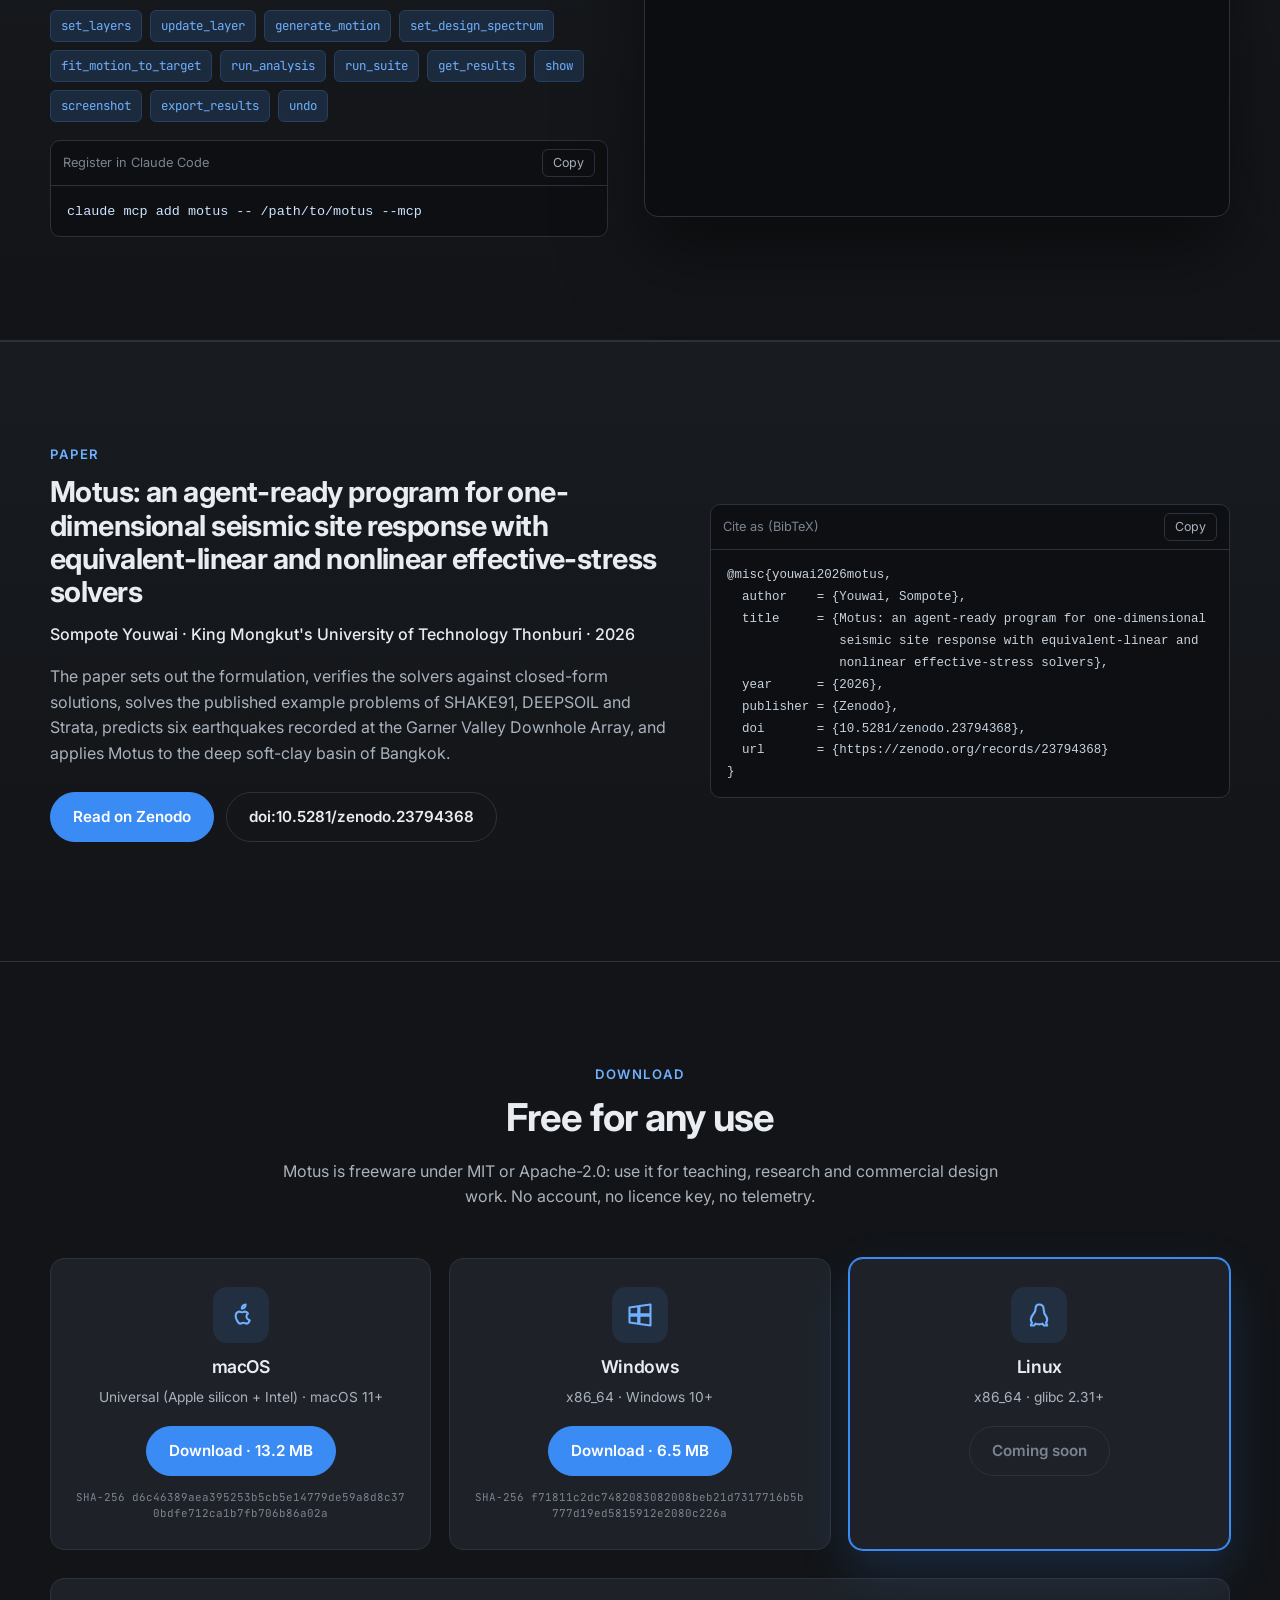
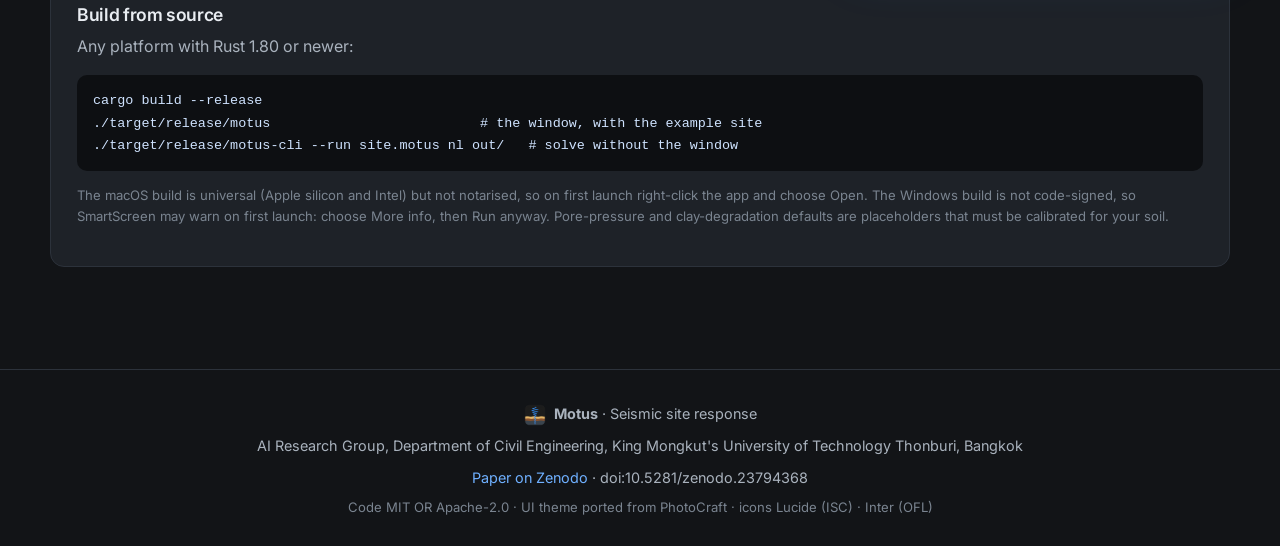
==== commit 65710d79: "Link the Motus paper on Zenodo (doi:10.5281/zenodo.23794368) Adds a Paper section with the citation," ====
--- a/index.html
+++ b/index.html
@@ -20,6 +20,7 @@
     <a href="#inside">Inside</a>
     <a href="#validation">Validation</a>
     <a href="#agents">Agents</a>
+    <a href="#paper">Paper</a>
     <a class="btn btn-small" href="#download">Download</a>
   </nav>
 </header>
@@ -33,7 +34,7 @@
     <p class="lead">Motus propagates earthquake shaking up through a layered soil column. It combines a SHAKE-type equivalent-linear solver with a D-MOD-type nonlinear effective-stress solver, and every action in its window is also a Model Context Protocol tool that an AI agent can call.</p>
     <div class="cta">
       <a class="btn" href="#download">Download free</a>
-      <a class="btn btn-ghost" href="#validation">See the validation</a>
+      <a class="btn btn-ghost" href="https://zenodo.org/records/23794368" target="_blank" rel="noopener">Read the paper</a>
     </div>
     <p class="fine">MIT / Apache-2.0 · no account, no licence key, no telemetry</p>
   </div>
@@ -126,7 +127,7 @@
   <div class="section-head reveal">
     <p class="eyebrow">Validation</p>
     <h2>Checked against established programs and recorded data</h2>
-    <p>Motus solves the published example problems of other programs with only the inputs stated in their manuals, and predicts earthquakes recorded at a downhole array. Numbers are from the accompanying paper.</p>
+    <p>Motus solves the published example problems of other programs with only the inputs stated in their manuals, and predicts earthquakes recorded at a downhole array. Numbers are from the <a href="https://zenodo.org/records/23794368" target="_blank" rel="noopener">accompanying paper</a>.</p>
   </div>
   <div class="val">
     <div class="val-list reveal">
@@ -171,6 +172,34 @@
   </div>
 </section>
 
+<section id="paper" class="section alt">
+  <div class="paper reveal">
+    <div class="paper-text">
+      <p class="eyebrow">Paper</p>
+      <h2>Motus: an agent-ready program for one-dimensional seismic site response with equivalent-linear and nonlinear effective-stress solvers</h2>
+      <p class="authors">Sompote Youwai · King Mongkut's University of Technology Thonburi · 2026</p>
+      <p>The paper sets out the formulation, verifies the solvers against closed-form solutions, solves the published example problems of SHAKE91, DEEPSOIL and Strata, predicts six earthquakes recorded at the Garner Valley Downhole Array, and applies Motus to the deep soft-clay basin of Bangkok.</p>
+      <div class="cta">
+        <a class="btn" href="https://zenodo.org/records/23794368" target="_blank" rel="noopener">Read on Zenodo</a>
+        <a class="btn btn-ghost" href="https://doi.org/10.5281/zenodo.23794368" target="_blank" rel="noopener">doi:10.5281/zenodo.23794368</a>
+      </div>
+    </div>
+    <div class="snip cite">
+      <div class="snip-head"><span>Cite as (BibTeX)</span><button class="copy" data-copy-from="bibtex">Copy</button></div>
+      <pre><code id="bibtex">@misc{youwai2026motus,
+  author    = {Youwai, Sompote},
+  title     = {Motus: an agent-ready program for one-dimensional
+               seismic site response with equivalent-linear and
+               nonlinear effective-stress solvers},
+  year      = {2026},
+  publisher = {Zenodo},
+  doi       = {10.5281/zenodo.23794368},
+  url       = {https://zenodo.org/records/23794368}
+}</code></pre>
+    </div>
+  </div>
+</section>
+
 <section id="download" class="section">
   <div class="section-head reveal">
     <p class="eyebrow">Download</p>
@@ -215,6 +244,7 @@
 <footer class="foot">
   <div><img src="img/icon.png" alt="" width="22" height="22"> <b>Motus</b> · Seismic site response</div>
   <div>AI Research Group, Department of Civil Engineering, King Mongkut's University of Technology Thonburi, Bangkok</div>
+  <div><a href="https://zenodo.org/records/23794368" target="_blank" rel="noopener">Paper on Zenodo</a> · doi:10.5281/zenodo.23794368</div>
   <div class="fine">Code MIT OR Apache-2.0 · UI theme ported from PhotoCraft · icons Lucide (ISC) · Inter (OFL)</div>
 </footer>
 
--- a/style.css
+++ b/style.css
@@ -145,6 +145,14 @@
 #term .cursor { display: inline-block; width: 8px; height: 1em; background: var(--blue2); vertical-align: text-bottom; animation: blink 1s steps(1) infinite; }
 @keyframes blink { 50% { opacity: 0; } }
 
+/* paper */
+.paper { display: grid; grid-template-columns: 1.2fr 1fr; gap: 36px; align-items: center; }
+@media (max-width: 900px) { .paper { grid-template-columns: 1fr; } }
+.paper > * { min-width: 0; }
+.paper h2 { font-size: clamp(1.3rem, 2.4vw, 1.8rem); }
+.authors { color: var(--ink); font-weight: 500; }
+.cite pre { white-space: pre; font-size: .78rem; color: #c9d3de; }
+
 /* download */
 .dl { display: grid; grid-template-columns: repeat(3, 1fr); gap: 18px; }
 @media (max-width: 820px) { .dl { grid-template-columns: 1fr; } }
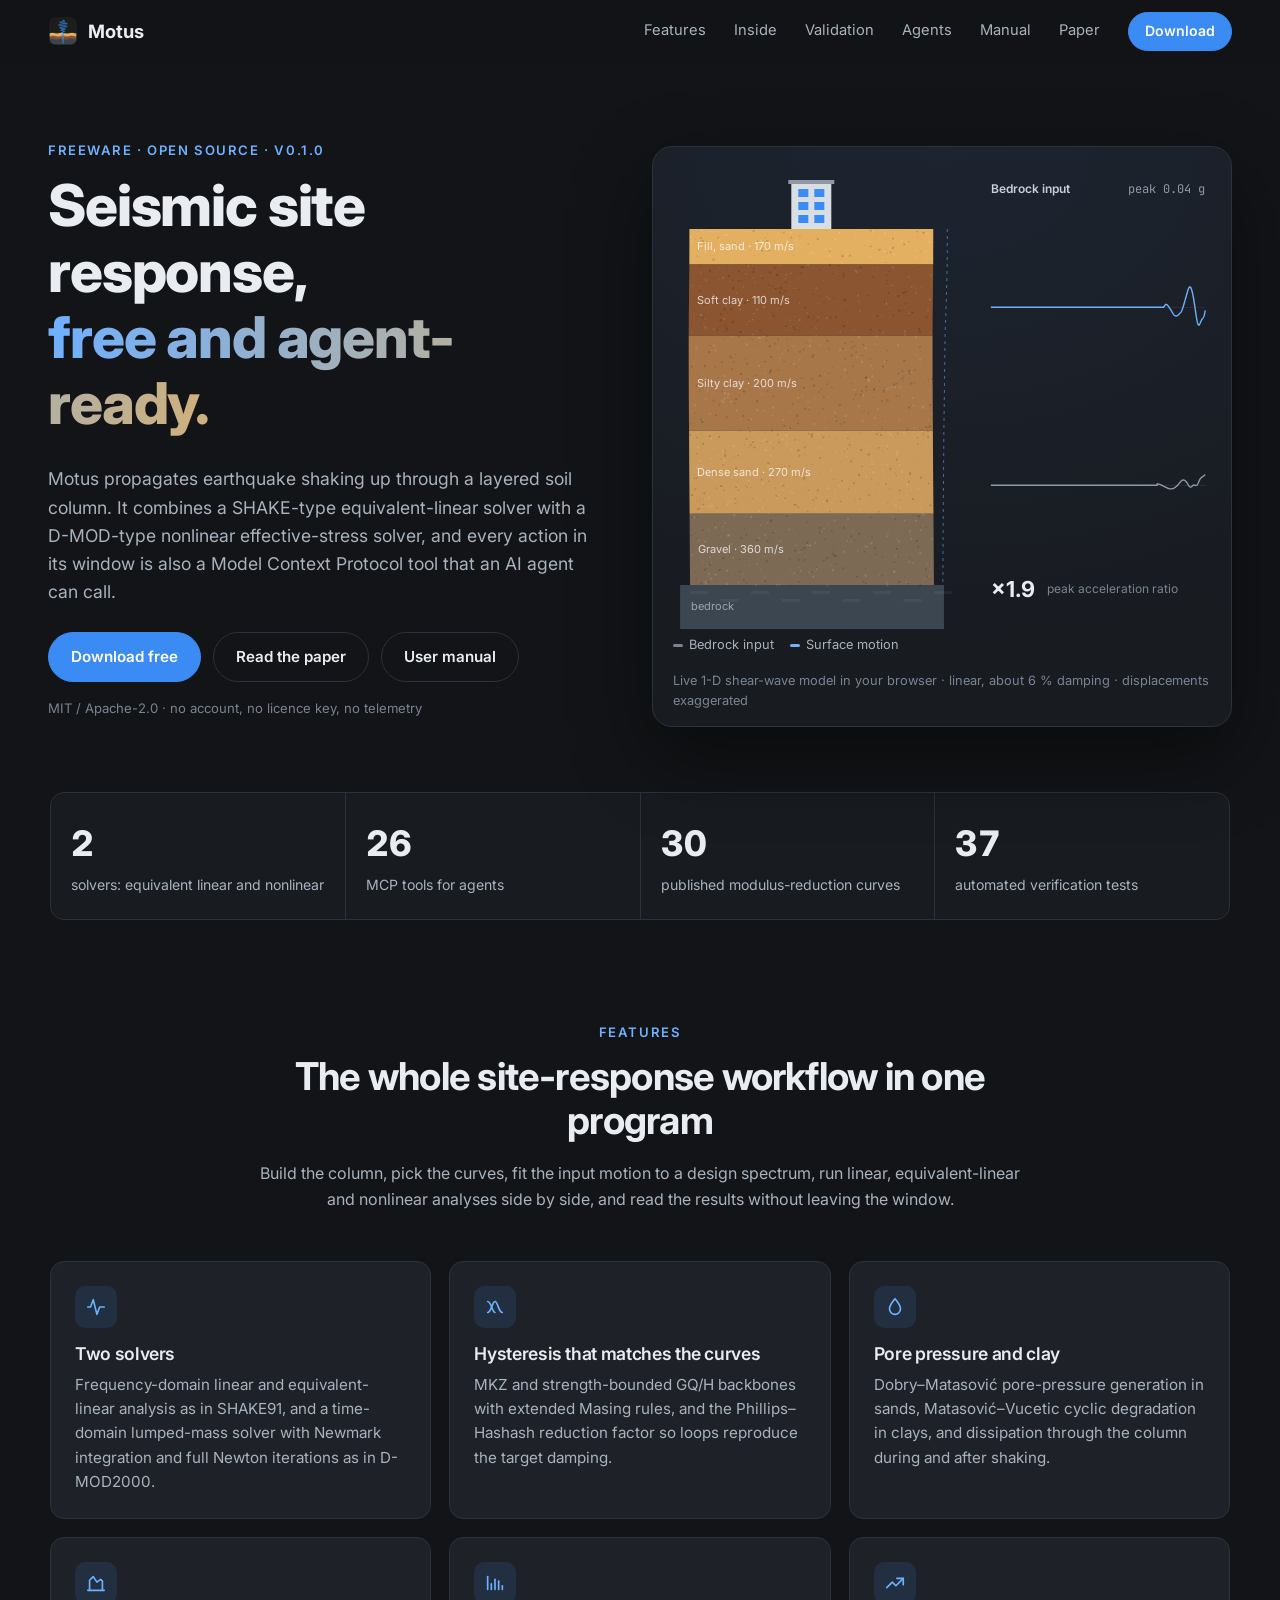
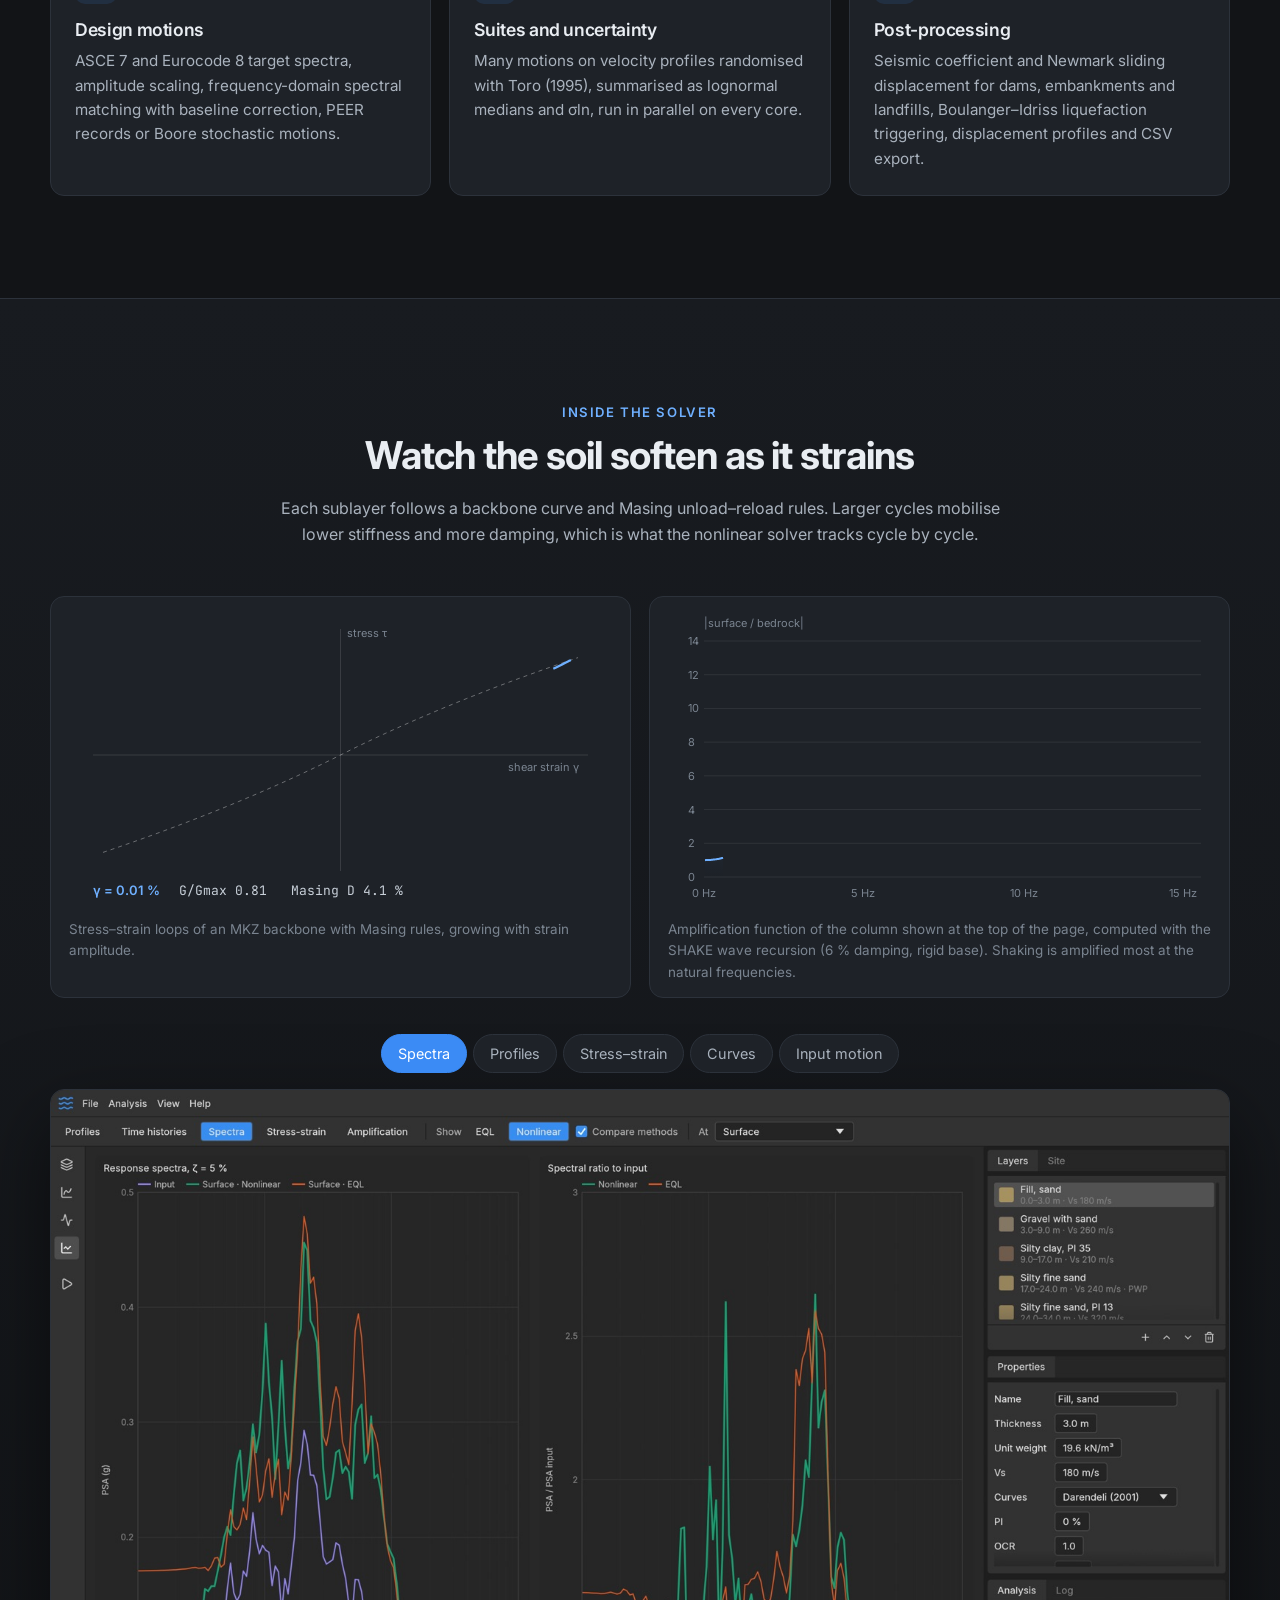
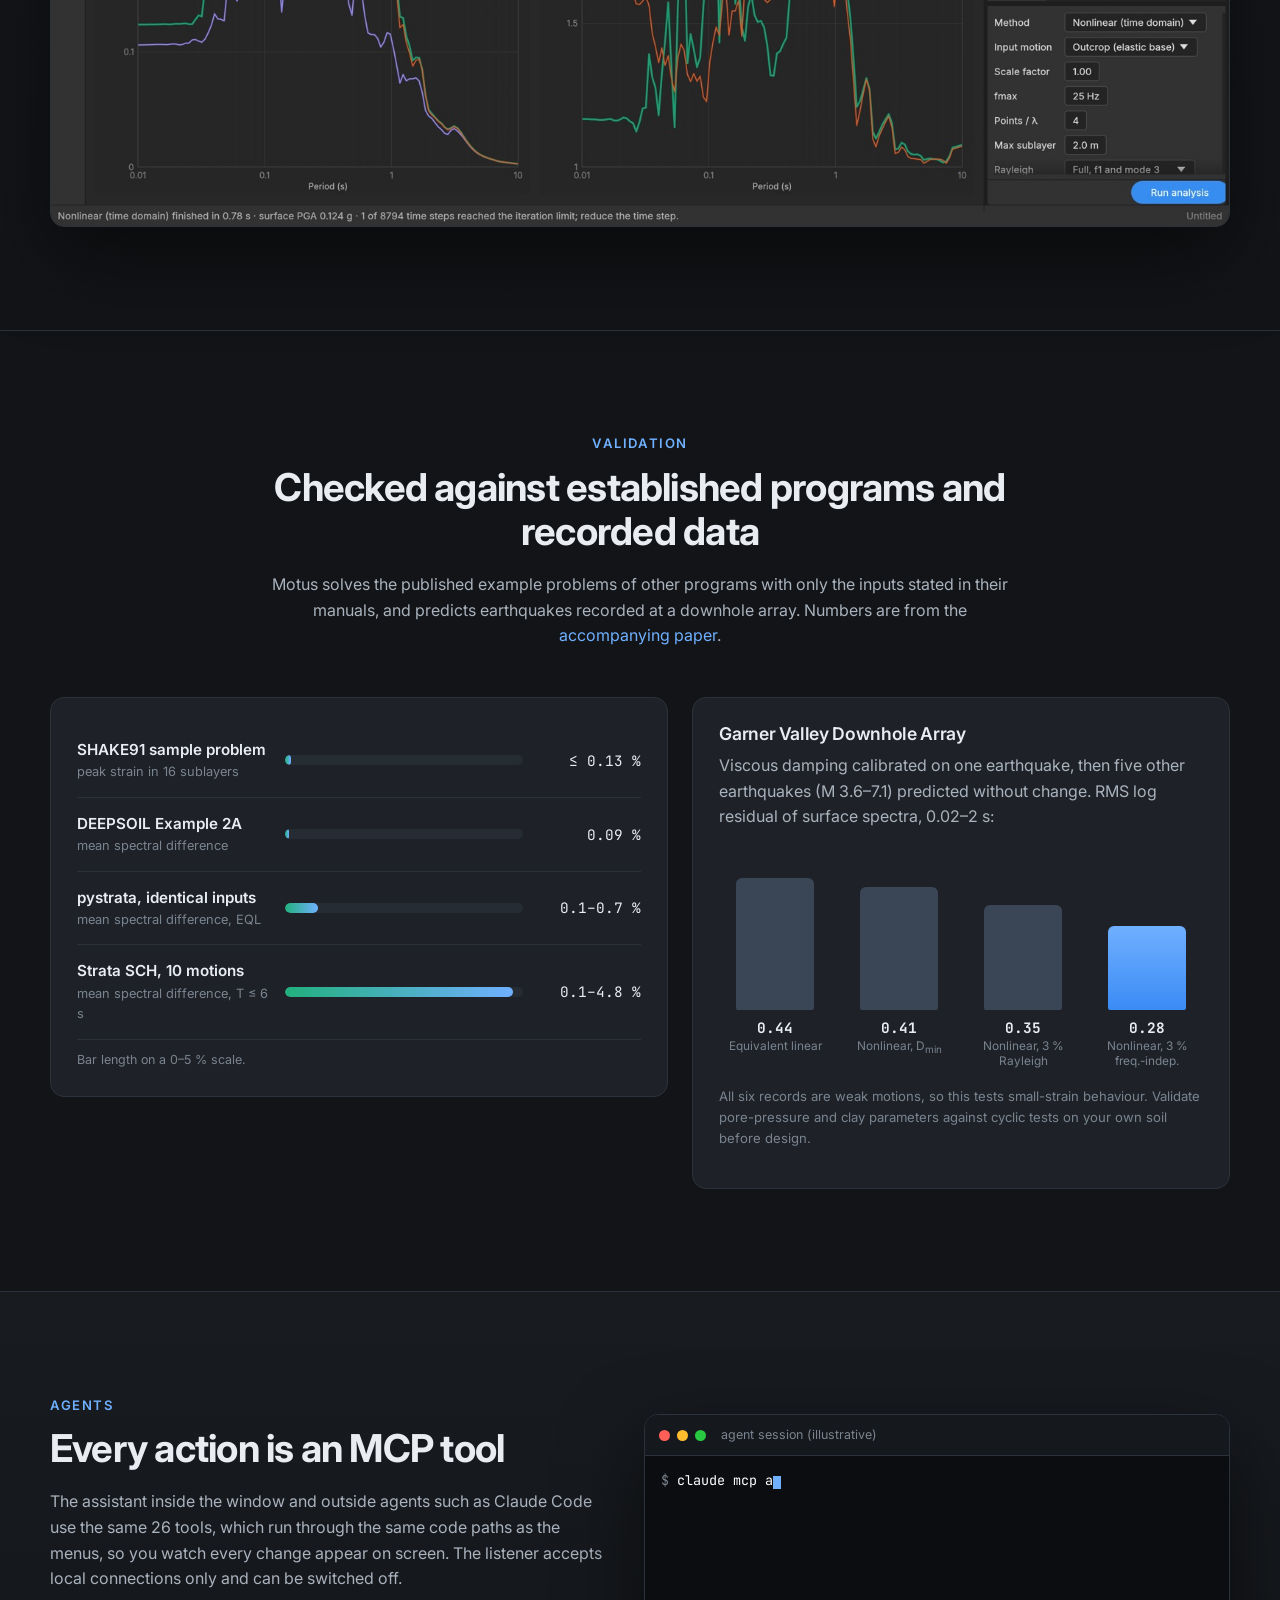
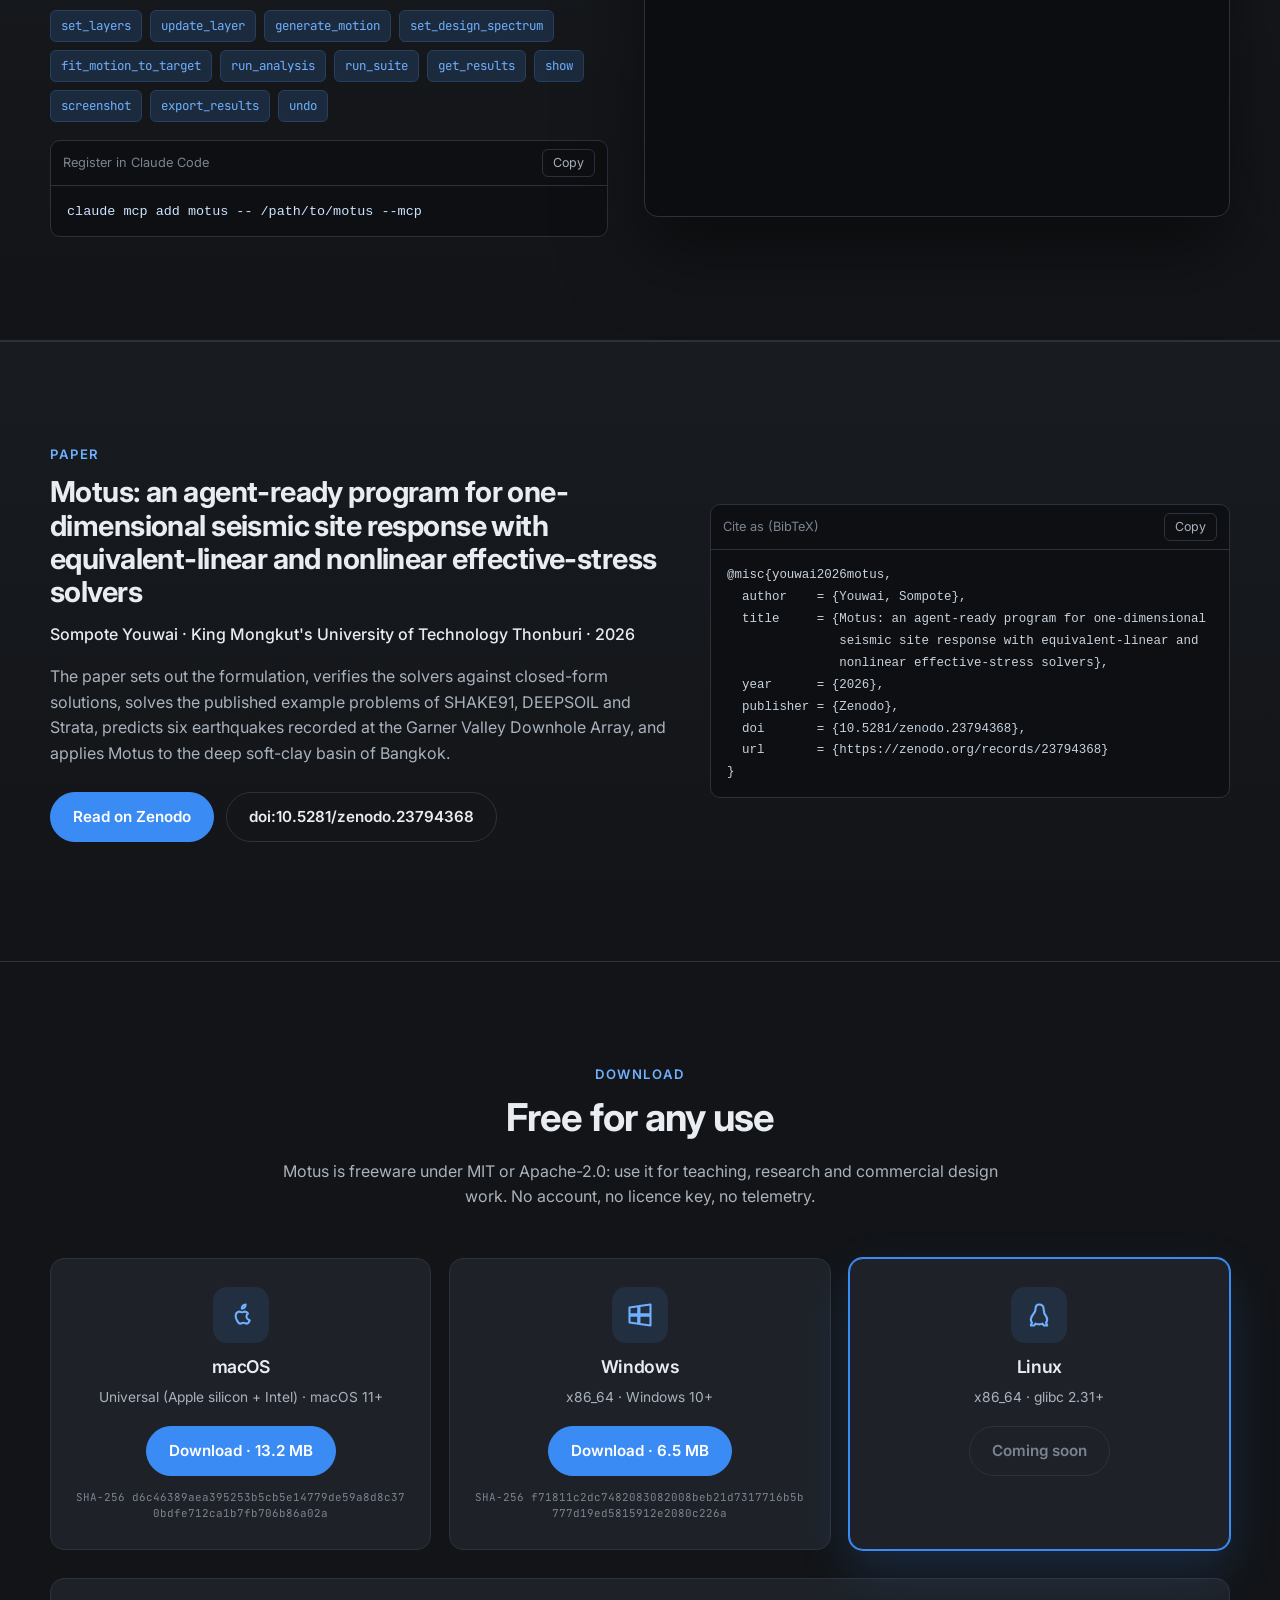
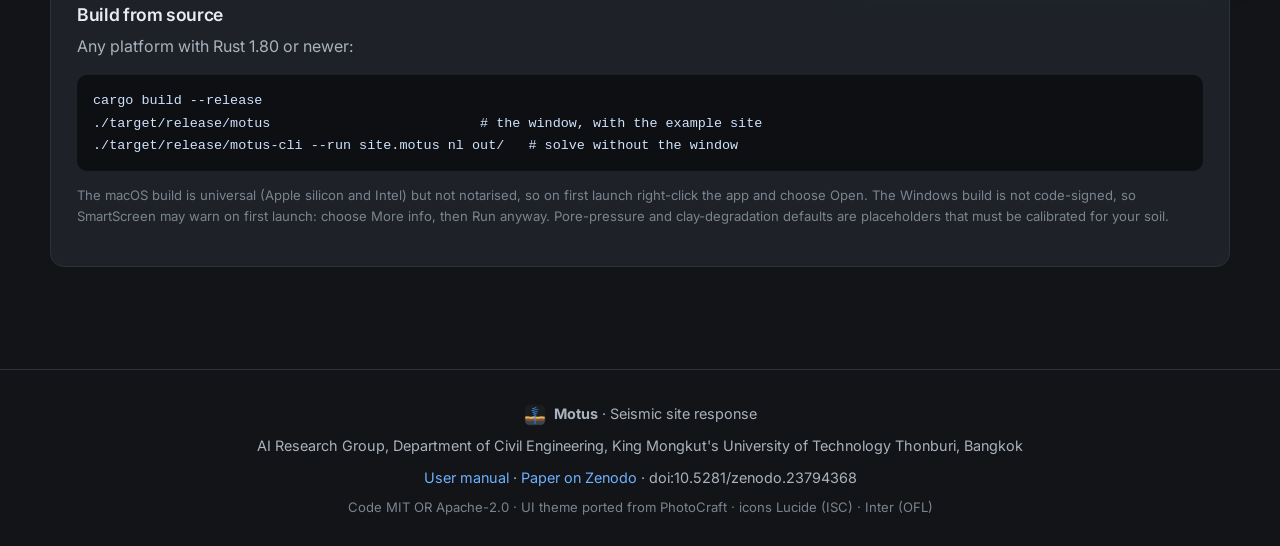
==== commit 4f224113: "Add the Motus user manual A 15-section manual page (manual.html) written from the app source, with f" ====
--- a/index.html
+++ b/index.html
@@ -20,6 +20,7 @@
     <a href="#inside">Inside</a>
     <a href="#validation">Validation</a>
     <a href="#agents">Agents</a>
+    <a href="manual.html">Manual</a>
     <a href="#paper">Paper</a>
     <a class="btn btn-small" href="#download">Download</a>
   </nav>
@@ -35,6 +36,7 @@
     <div class="cta">
       <a class="btn" href="#download">Download free</a>
       <a class="btn btn-ghost" href="https://zenodo.org/records/23794368" target="_blank" rel="noopener">Read the paper</a>
+      <a class="btn btn-ghost" href="manual.html">User manual</a>
     </div>
     <p class="fine">MIT / Apache-2.0 · no account, no licence key, no telemetry</p>
   </div>
@@ -244,7 +246,7 @@
 <footer class="foot">
   <div><img src="img/icon.png" alt="" width="22" height="22"> <b>Motus</b> · Seismic site response</div>
   <div>AI Research Group, Department of Civil Engineering, King Mongkut's University of Technology Thonburi, Bangkok</div>
-  <div><a href="https://zenodo.org/records/23794368" target="_blank" rel="noopener">Paper on Zenodo</a> · doi:10.5281/zenodo.23794368</div>
+  <div><a href="manual.html">User manual</a> · <a href="https://zenodo.org/records/23794368" target="_blank" rel="noopener">Paper on Zenodo</a> · doi:10.5281/zenodo.23794368</div>
   <div class="fine">Code MIT OR Apache-2.0 · UI theme ported from PhotoCraft · icons Lucide (ISC) · Inter (OFL)</div>
 </footer>
 
